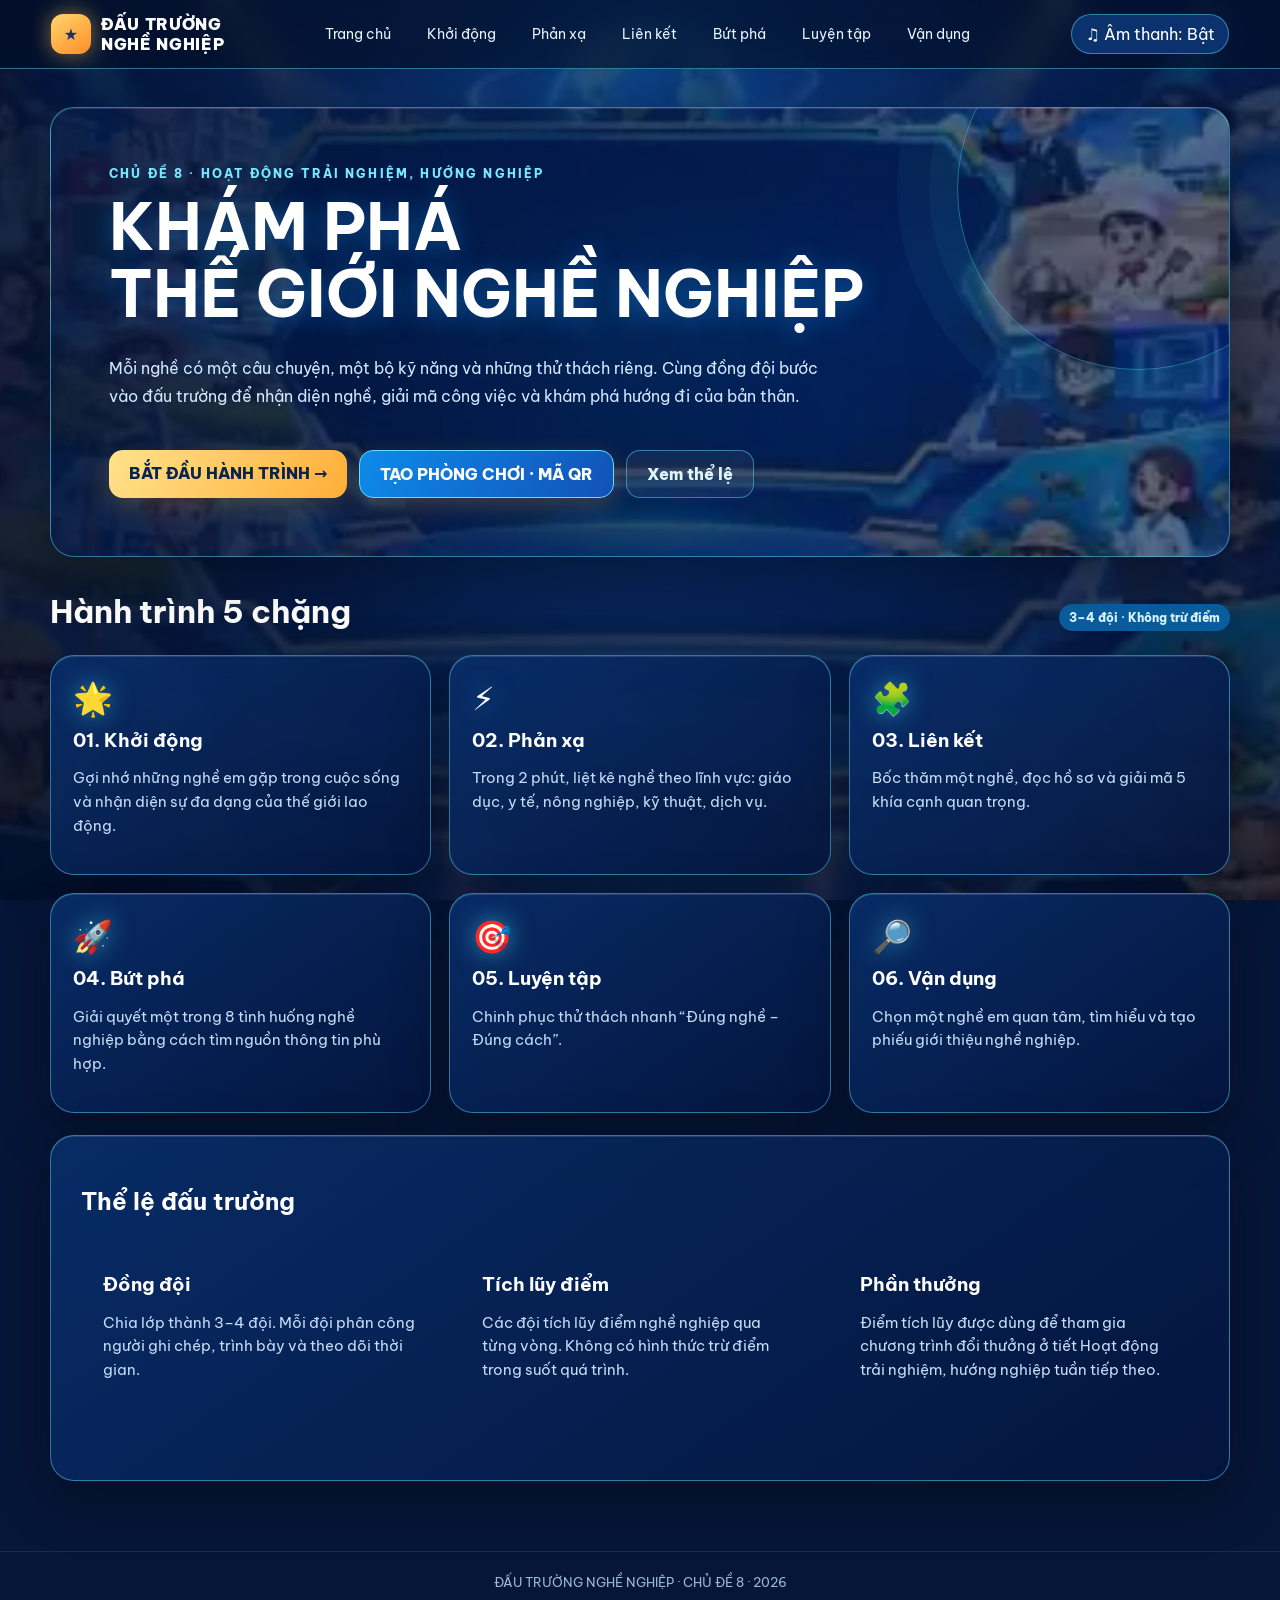
==== index.html @ 1aff3464 "Add QR team room entry point" ====
<!doctype html><html lang="vi"><head><meta charset="utf-8"><meta name="viewport" content="width=device-width,initial-scale=1"><meta name="theme-color" content="#061b48"><title>Trang chủ | Đấu trường nghề nghiệp</title><link rel="stylesheet" href="assets/css/shared.css"><link rel="stylesheet" href="assets/css/home.css"></head><body><div class="site-bg"></div><header class="topbar"><a class="brand" href="index.html"><span class="brand-mark">★</span><span>ĐẤU TRƯỜNG<br>NGHỀ NGHIỆP</span></a><nav class="nav"><a href="index.html">Trang chủ</a><a href="pages/khoi-dong.html">Khởi động</a><a href="pages/phan-xa.html">Phản xạ</a><a href="pages/lien-ket.html">Liên kết</a><a href="pages/but-pha.html">Bứt phá</a><a href="pages/luyen-tap.html">Luyện tập</a><a href="pages/van-dung.html">Vận dụng</a></nav><button class="sound-toggle" data-sound>♫ Âm thanh: Bật</button></header><main class="wrap"><section class="panel hero reveal"><span class="eyebrow">CHỦ ĐỀ 8 · HOẠT ĐỘNG TRẢI NGHIỆM, HƯỚNG NGHIỆP</span><h1 class="title">KHÁM PHÁ<br>THẾ GIỚI NGHỀ NGHIỆP</h1><p class="lead">Mỗi nghề có một câu chuyện, một bộ kỹ năng và những thử thách riêng. Cùng đồng đội bước vào đấu trường để nhận diện nghề, giải mã công việc và khám phá hướng đi của bản thân.</p><div class="actions"><a class="btn" href="pages/khoi-dong.html">BẮT ĐẦU HÀNH TRÌNH →</a><a class="btn secondary" href="room.html">TẠO PHÒNG CHƠI · MÃ QR</a><a class="btn ghost" href="#luat">Xem thể lệ</a></div></section><div class="section-head" id="luat"><h2>Hành trình 5 chặng</h2><span class="pill">3–4 đội · Không trừ điểm</span></div><section class="grid"><a class="panel card reveal" href="pages/khoi-dong.html"><div class="icon">🌟</div><h3>01. Khởi động</h3><p>Gợi nhớ những nghề em gặp trong cuộc sống và nhận diện sự đa dạng của thế giới lao động.</p></a><a class="panel card reveal delay1" href="pages/phan-xa.html"><div class="icon">⚡</div><h3>02. Phản xạ</h3><p>Trong 2 phút, liệt kê nghề theo lĩnh vực: giáo dục, y tế, nông nghiệp, kỹ thuật, dịch vụ.</p></a><a class="panel card reveal delay2" href="pages/lien-ket.html"><div class="icon">🧩</div><h3>03. Liên kết</h3><p>Bốc thăm một nghề, đọc hồ sơ và giải mã 5 khía cạnh quan trọng.</p></a><a class="panel card reveal" href="pages/but-pha.html"><div class="icon">🚀</div><h3>04. Bứt phá</h3><p>Giải quyết một trong 8 tình huống nghề nghiệp bằng cách tìm nguồn thông tin phù hợp.</p></a><a class="panel card reveal delay1" href="pages/luyen-tap.html"><div class="icon">🎯</div><h3>05. Luyện tập</h3><p>Chinh phục thử thách nhanh “Đúng nghề – Đúng cách”.</p></a><a class="panel card reveal delay2" href="pages/van-dung.html"><div class="icon">🔎</div><h3>06. Vận dụng</h3><p>Chọn một nghề em quan tâm, tìm hiểu và tạo phiếu giới thiệu nghề nghiệp.</p></a></section><section class="panel content" style="margin-top:22px"><h2>Thể lệ đấu trường</h2><div class="grid"><div class="card"><h3>Đồng đội</h3><p>Chia lớp thành 3–4 đội. Mỗi đội phân công người ghi chép, trình bày và theo dõi thời gian.</p></div><div class="card"><h3>Tích lũy điểm</h3><p>Các đội tích lũy điểm nghề nghiệp qua từng vòng. Không có hình thức trừ điểm trong suốt quá trình.</p></div><div class="card"><h3>Phần thưởng</h3><p>Điểm tích lũy được dùng để tham gia chương trình đổi thưởng ở tiết Hoạt động trải nghiệm, hướng nghiệp tuần tiếp theo.</p></div></div></section></main><footer class="footer">ĐẤU TRƯỜNG NGHỀ NGHIỆP · CHỦ ĐỀ 8 · <span data-year></span></footer><script src="assets/js/shared.js"></script><script src="assets/js/home.js"></script></body></html>
---- assets/css/shared.css ----
@import url('https://fonts.googleapis.com/css2?family=Be+Vietnam+Pro:wght@400;500;600;700;800;900&display=swap');
:root{--navy:#061b48;--blue:#087cf0;--cyan:#27dcff;--gold:#ffd36a;--ink:#10264d;--glass:rgba(4,25,69,.82);--line:rgba(93,218,255,.48)}*{box-sizing:border-box}html{scroll-behavior:smooth}body{margin:0;font-family:'Be Vietnam Pro',system-ui,sans-serif;color:#fff;background:#061638;min-height:100vh}a{color:inherit;text-decoration:none}button,input,textarea,select{font:inherit}.site-bg{position:fixed;inset:0;z-index:-2;background:radial-gradient(ellipse at 50% 20%,#1252a4 0,#071c49 52%,#030d25 100%)}.site-bg:after{content:'';position:absolute;inset:0;background:linear-gradient(90deg,rgba(3,12,35,.76),rgba(3,16,48,.48)),url('../images/hero.webp') center/cover;opacity:.38}.topbar{display:flex;align-items:center;justify-content:space-between;gap:16px;padding:14px clamp(16px,4vw,56px);position:relative;z-index:5;background:rgba(2,13,38,.62);border-bottom:1px solid var(--line);backdrop-filter:blur(14px)}.brand{font-weight:900;letter-spacing:.04em;display:flex;align-items:center;gap:10px}.brand-mark{width:40px;height:40px;border-radius:12px;display:grid;place-items:center;background:linear-gradient(145deg,#ffd76e,#ff8c27);color:#17316a;box-shadow:0 0 22px #ffbd4d88}.nav{display:flex;flex-wrap:wrap;gap:8px}.nav a,.nav button{border:1px solid transparent;background:transparent;color:#e7f5ff;padding:9px 13px;border-radius:999px;font-size:.86rem;cursor:pointer}.nav a:hover,.nav a.active,.nav button:hover{background:#0b69c9;border-color:#56dfff}.sound-toggle{border:1px solid var(--line);background:#0c326d;color:white;border-radius:999px;padding:9px 13px;cursor:pointer}.wrap{width:min(1180px,calc(100% - 32px));margin:0 auto;padding:38px 0 70px}.eyebrow{color:#78e8ff;text-transform:uppercase;letter-spacing:.18em;font-size:.75rem;font-weight:800}.title{font-size:clamp(2rem,5vw,4.5rem);line-height:1.05;margin:12px 0;color:#fff;text-shadow:0 4px 24px #1b9eff66}.lead{max-width:720px;color:#d3e9ff;line-height:1.7}.panel{background:linear-gradient(145deg,rgba(9,47,108,.88),rgba(4,21,61,.88));border:1px solid var(--line);border-radius:24px;box-shadow:0 18px 55px #0005,inset 0 1px #ffffff20;backdrop-filter:blur(12px)}.hero{position:relative;overflow:hidden;padding:clamp(24px,5vw,58px);min-height:420px;display:flex;flex-direction:column;justify-content:center;background:linear-gradient(90deg,rgba(3,20,59,.94),rgba(3,25,69,.72)),url('../images/hero.webp') center/cover}.hero:after{content:'';position:absolute;width:360px;height:360px;border:1px solid #4be2ff66;border-radius:50%;right:-90px;top:-100px;box-shadow:0 0 0 28px #4be2ff0c,0 0 0 60px #4be2ff0a;animation:orbit 18s linear infinite}.hero>*{position:relative;z-index:1}.actions{display:flex;gap:12px;flex-wrap:wrap;margin-top:24px}.btn{border:0;border-radius:14px;padding:13px 20px;font-weight:800;cursor:pointer;color:#07234f;background:linear-gradient(120deg,#ffe28b,#ffae38);box-shadow:0 8px 24px #ffb13a38;transition:.2s transform,.2s filter}.btn:hover{transform:translateY(-3px);filter:brightness(1.08)}.btn.secondary{color:#fff;background:linear-gradient(120deg,#0d8be9,#1351b7);border:1px solid #65ddff}.btn.ghost{color:#dff7ff;background:#ffffff0d;border:1px solid var(--line);box-shadow:none}.grid{display:grid;grid-template-columns:repeat(12,1fr);gap:18px;margin-top:24px}.card{grid-column:span 4;padding:22px;min-height:190px;transition:.25s transform,.25s border-color;position:relative;overflow:hidden}.card:hover{transform:translateY(-6px);border-color:#8df1ff}.card h3{margin:10px 0}.card p{color:#c6ddf7;line-height:1.6;font-size:.92rem}.card .icon{font-size:2rem}.section-head{display:flex;align-items:end;justify-content:space-between;gap:20px;margin:34px 0 12px}.section-head h2{margin:0;font-size:clamp(1.35rem,3vw,2rem)}.round-banner{padding:22px 26px;margin-bottom:22px;background:linear-gradient(100deg,rgba(5,24,67,.95),rgba(7,62,137,.82)),var(--banner) center/cover;border-radius:22px;border:1px solid var(--line)}.round-banner h1{margin:7px 0;font-size:clamp(2rem,4vw,3.4rem)}.content{padding:clamp(18px,3vw,30px)}.muted{color:#c7def8}.row{display:flex;gap:14px;align-items:center;flex-wrap:wrap}.teams{display:grid;grid-template-columns:repeat(4,1fr);gap:12px}.team{padding:15px;border-radius:16px;background:#061b49;border:1px solid #267cc4}.team input{width:100%;min-width:0;color:white;background:#0a2c66;border:1px solid #4c9bcf;border-radius:8px;padding:8px;margin:6px 0}.score{font-size:1.7rem;font-weight:900;color:var(--gold)}.timer{font-size:clamp(2.4rem,7vw,4rem);font-weight:900;color:var(--gold);font-variant-numeric:tabular-nums}.field{display:grid;gap:7px;margin:12px 0}.field label{font-size:.88rem;color:#bde7ff;font-weight:700}.field input,.field textarea,.field select{width:100%;border:1px solid #398bd1;background:#061b49;color:#fff;border-radius:12px;padding:12px;outline:none}.field textarea{min-height:100px;resize:vertical}.field input:focus,.field textarea:focus{border-color:#63e7ff;box-shadow:0 0 0 3px #36caff22}.question{padding:18px;border:1px solid var(--line);border-radius:16px;background:#071d4c;margin:14px 0}.option{display:block;padding:12px;margin:8px 0;border:1px solid #3478b9;border-radius:12px;cursor:pointer;background:#0a2c65}.option:has(input:checked){border-color:#ffe08b;background:#174d87}.feedback{padding:14px;border-radius:12px;margin-top:12px;display:none}.feedback.show{display:block}.correct{background:#0c633d}.wrong{background:#71342c}.progress{height:9px;border-radius:99px;background:#ffffff20;overflow:hidden}.progress span{display:block;height:100%;background:linear-gradient(90deg,#16cfff,#ffd46b);width:0;transition:width .3s}.footer{padding:22px;text-align:center;color:#9cbada;border-top:1px solid #ffffff18;font-size:.82rem}.hidden{display:none!important}.pill{display:inline-flex;padding:6px 10px;border-radius:999px;background:#0b5e9f;color:#d9f8ff;font-size:.75rem;font-weight:800}.reveal{animation:rise .7s both}.delay1{animation-delay:.12s}.delay2{animation-delay:.24s}.delay3{animation-delay:.36s}@keyframes rise{from{opacity:0;transform:translateY(22px)}to{opacity:1;transform:translateY(0)}}@keyframes orbit{to{transform:rotate(360deg)}}@media(max-width:850px){.card{grid-column:span 6}.teams{grid-template-columns:repeat(2,1fr)}.nav{display:none}.hero{min-height:360px}}@media(max-width:560px){.card{grid-column:span 12}.teams{grid-template-columns:repeat(2,minmax(0,1fr))}.wrap{width:min(100% - 22px,1180px);padding-top:22px}.topbar{padding:10px 12px}.brand{font-size:.88rem}.hero{min-height:390px}.team{padding:10px}.btn{padding:12px 15px}}
---- assets/css/home.css ----
.hero{background-image:linear-gradient(90deg,rgba(3,20,59,.92),rgba(3,25,69,.62)),url("../images/hero.webp")} .hero .title{max-width:780px}.card{min-height:210px}.card .icon{filter:drop-shadow(0 0 12px #47dfff88)}
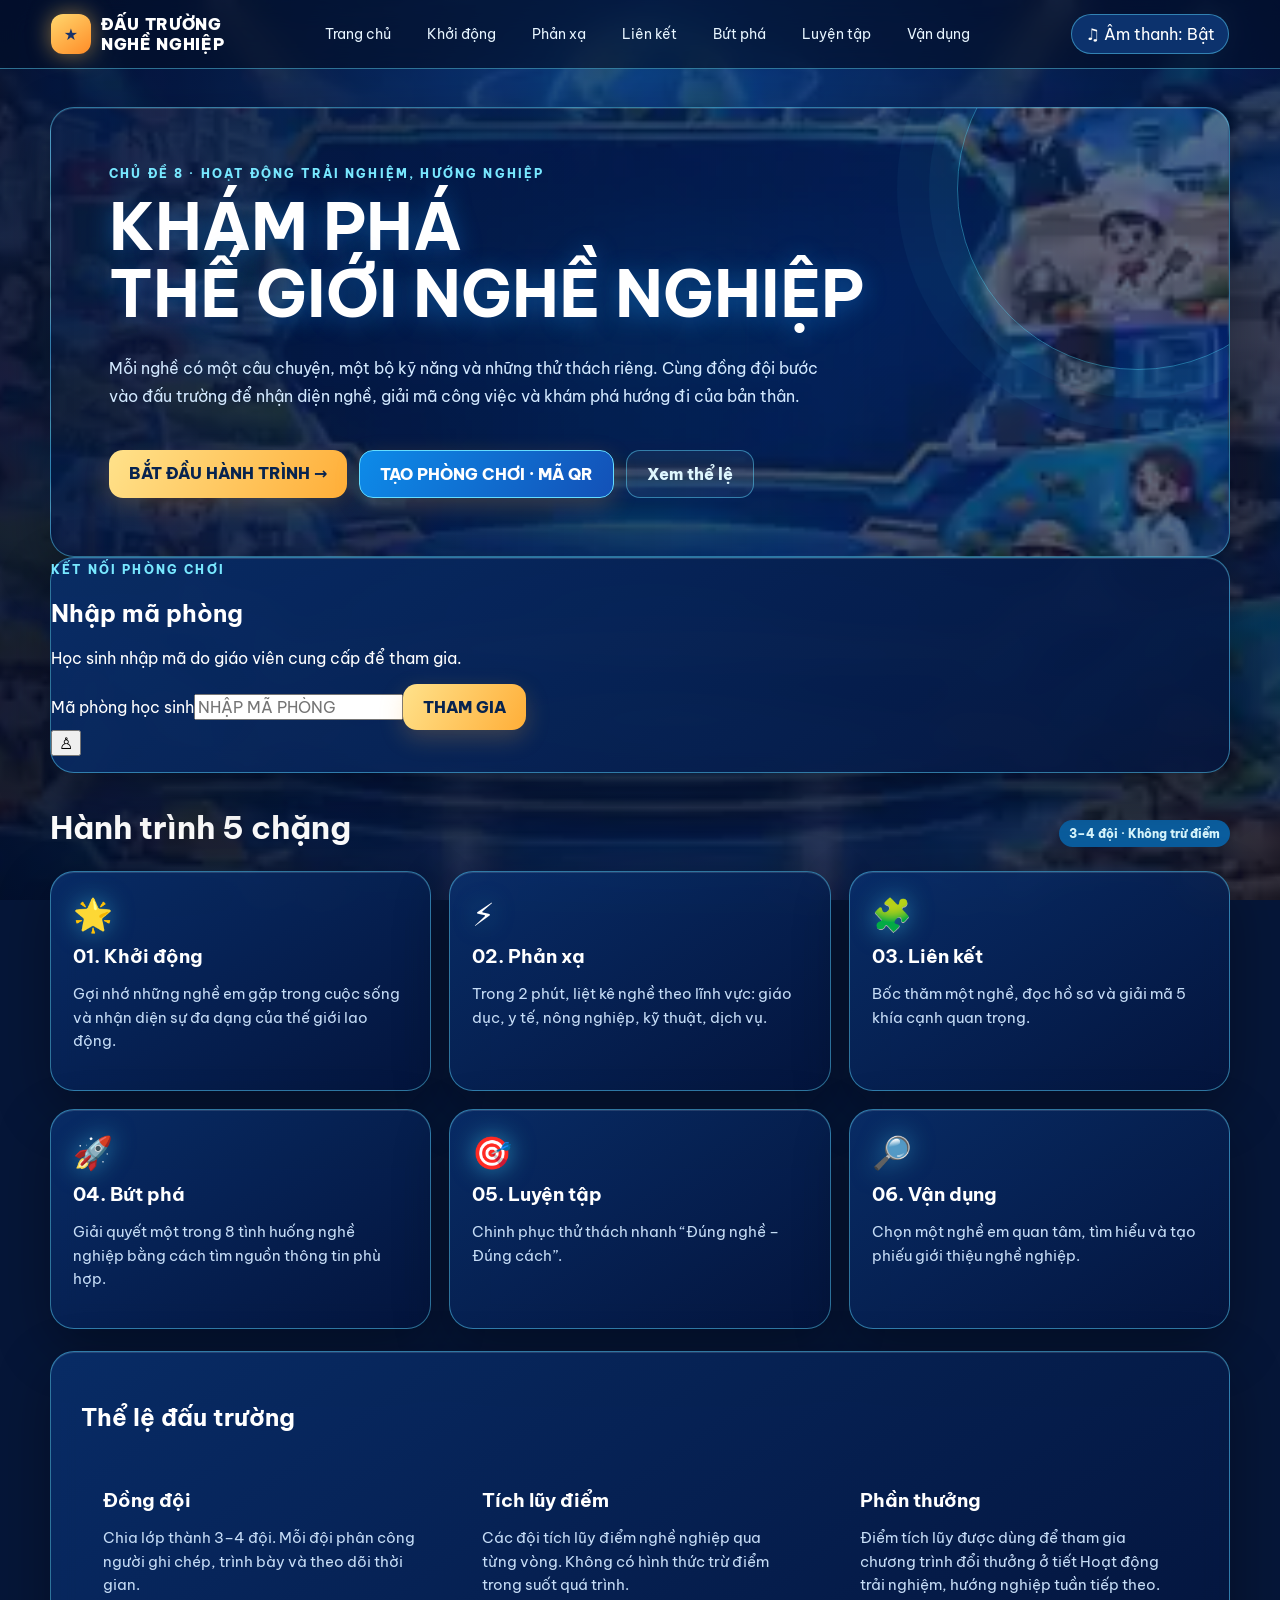
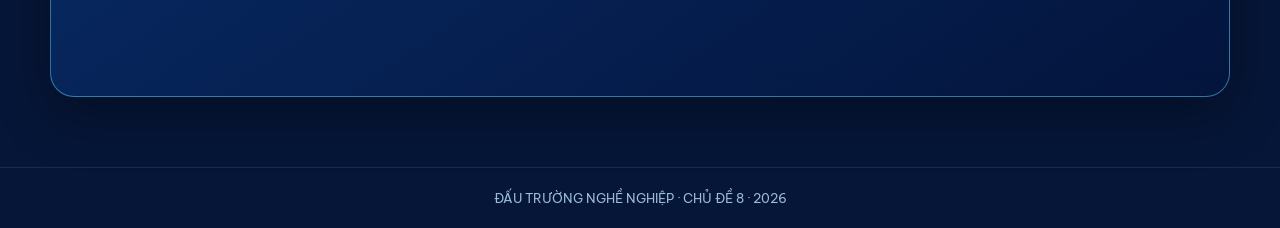
==== commit 28f2653f: "Add student/teacher room-code entry to homepage" ====
--- a/index.html
+++ b/index.html
@@ -1 +1 @@
-<!doctype html><html lang="vi"><head><meta charset="utf-8"><meta name="viewport" content="width=device-width,initial-scale=1"><meta name="theme-color" content="#061b48"><title>Trang chủ | Đấu trường nghề nghiệp</title><link rel="stylesheet" href="assets/css/shared.css"><link rel="stylesheet" href="assets/css/home.css"></head><body><div class="site-bg"></div><header class="topbar"><a class="brand" href="index.html"><span class="brand-mark">★</span><span>ĐẤU TRƯỜNG<br>NGHỀ NGHIỆP</span></a><nav class="nav"><a href="index.html">Trang chủ</a><a href="pages/khoi-dong.html">Khởi động</a><a href="pages/phan-xa.html">Phản xạ</a><a href="pages/lien-ket.html">Liên kết</a><a href="pages/but-pha.html">Bứt phá</a><a href="pages/luyen-tap.html">Luyện tập</a><a href="pages/van-dung.html">Vận dụng</a></nav><button class="sound-toggle" data-sound>♫ Âm thanh: Bật</button></header><main class="wrap"><section class="panel hero reveal"><span class="eyebrow">CHỦ ĐỀ 8 · HOẠT ĐỘNG TRẢI NGHIỆM, HƯỚNG NGHIỆP</span><h1 class="title">KHÁM PHÁ<br>THẾ GIỚI NGHỀ NGHIỆP</h1><p class="lead">Mỗi nghề có một câu chuyện, một bộ kỹ năng và những thử thách riêng. Cùng đồng đội bước vào đấu trường để nhận diện nghề, giải mã công việc và khám phá hướng đi của bản thân.</p><div class="actions"><a class="btn" href="pages/khoi-dong.html">BẮT ĐẦU HÀNH TRÌNH →</a><a class="btn secondary" href="room.html">TẠO PHÒNG CHƠI · MÃ QR</a><a class="btn ghost" href="#luat">Xem thể lệ</a></div></section><div class="section-head" id="luat"><h2>Hành trình 5 chặng</h2><span class="pill">3–4 đội · Không trừ điểm</span></div><section class="grid"><a class="panel card reveal" href="pages/khoi-dong.html"><div class="icon">🌟</div><h3>01. Khởi động</h3><p>Gợi nhớ những nghề em gặp trong cuộc sống và nhận diện sự đa dạng của thế giới lao động.</p></a><a class="panel card reveal delay1" href="pages/phan-xa.html"><div class="icon">⚡</div><h3>02. Phản xạ</h3><p>Trong 2 phút, liệt kê nghề theo lĩnh vực: giáo dục, y tế, nông nghiệp, kỹ thuật, dịch vụ.</p></a><a class="panel card reveal delay2" href="pages/lien-ket.html"><div class="icon">🧩</div><h3>03. Liên kết</h3><p>Bốc thăm một nghề, đọc hồ sơ và giải mã 5 khía cạnh quan trọng.</p></a><a class="panel card reveal" href="pages/but-pha.html"><div class="icon">🚀</div><h3>04. Bứt phá</h3><p>Giải quyết một trong 8 tình huống nghề nghiệp bằng cách tìm nguồn thông tin phù hợp.</p></a><a class="panel card reveal delay1" href="pages/luyen-tap.html"><div class="icon">🎯</div><h3>05. Luyện tập</h3><p>Chinh phục thử thách nhanh “Đúng nghề – Đúng cách”.</p></a><a class="panel card reveal delay2" href="pages/van-dung.html"><div class="icon">🔎</div><h3>06. Vận dụng</h3><p>Chọn một nghề em quan tâm, tìm hiểu và tạo phiếu giới thiệu nghề nghiệp.</p></a></section><section class="panel content" style="margin-top:22px"><h2>Thể lệ đấu trường</h2><div class="grid"><div class="card"><h3>Đồng đội</h3><p>Chia lớp thành 3–4 đội. Mỗi đội phân công người ghi chép, trình bày và theo dõi thời gian.</p></div><div class="card"><h3>Tích lũy điểm</h3><p>Các đội tích lũy điểm nghề nghiệp qua từng vòng. Không có hình thức trừ điểm trong suốt quá trình.</p></div><div class="card"><h3>Phần thưởng</h3><p>Điểm tích lũy được dùng để tham gia chương trình đổi thưởng ở tiết Hoạt động trải nghiệm, hướng nghiệp tuần tiếp theo.</p></div></div></section></main><footer class="footer">ĐẤU TRƯỜNG NGHỀ NGHIỆP · CHỦ ĐỀ 8 · <span data-year></span></footer><script src="assets/js/shared.js"></script><script src="assets/js/home.js"></script></body></html>+<!doctype html><html lang="vi"><head><meta charset="utf-8"><meta name="viewport" content="width=device-width,initial-scale=1"><meta name="theme-color" content="#061b48"><title>Trang chủ | Đấu trường nghề nghiệp</title><link rel="stylesheet" href="assets/css/shared.css"><link rel="stylesheet" href="assets/css/home.css"></head><body><div class="site-bg"></div><header class="topbar"><a class="brand" href="index.html"><span class="brand-mark">★</span><span>ĐẤU TRƯỜNG<br>NGHỀ NGHIỆP</span></a><nav class="nav"><a href="index.html">Trang chủ</a><a href="pages/khoi-dong.html">Khởi động</a><a href="pages/phan-xa.html">Phản xạ</a><a href="pages/lien-ket.html">Liên kết</a><a href="pages/but-pha.html">Bứt phá</a><a href="pages/luyen-tap.html">Luyện tập</a><a href="pages/van-dung.html">Vận dụng</a></nav><button class="sound-toggle" data-sound>♫ Âm thanh: Bật</button></header><main class="wrap"><section class="panel hero reveal"><span class="eyebrow">CHỦ ĐỀ 8 · HOẠT ĐỘNG TRẢI NGHIỆM, HƯỚNG NGHIỆP</span><h1 class="title">KHÁM PHÁ<br>THẾ GIỚI NGHỀ NGHIỆP</h1><p class="lead">Mỗi nghề có một câu chuyện, một bộ kỹ năng và những thử thách riêng. Cùng đồng đội bước vào đấu trường để nhận diện nghề, giải mã công việc và khám phá hướng đi của bản thân.</p><div class="actions"><a class="btn" href="pages/khoi-dong.html">BẮT ĐẦU HÀNH TRÌNH →</a><a class="btn secondary" href="room.html">TẠO PHÒNG CHƠI · MÃ QR</a><a class="btn ghost" href="#luat">Xem thể lệ</a></div></section><section class="room-entry panel" aria-label="Tham gia phòng chơi"><div class="room-entry-main"><div class="room-entry-copy"><span class="eyebrow">KẾT NỐI PHÒNG CHƠI</span><h2>Nhập mã phòng</h2><p>Học sinh nhập mã do giáo viên cung cấp để tham gia.</p></div><form id="studentRoomForm" class="room-code-form"><label class="sr-only" for="studentRoomCode">Mã phòng học sinh</label><input id="studentRoomCode" name="roomCode" maxlength="8" autocomplete="off" autocapitalize="characters" placeholder="NHẬP MÃ PHÒNG" required><button class="btn" type="submit">THAM GIA</button></form><button id="teacherEntryToggle" class="teacher-entry-icon" type="button" aria-label="Mở đăng nhập giáo viên" aria-expanded="false" title="Dành cho giáo viên">♙</button></div><form id="teacherRoomForm" class="teacher-room-form hidden"><div><strong>Truy cập dành cho giáo viên</strong><p>Nhập mã giáo viên riêng do hệ thống cấp khi mở phòng trên laptop.</p></div><label class="sr-only" for="teacherRoomCode">Mã truy cập giáo viên</label><input id="teacherRoomCode" maxlength="8" autocomplete="off" autocapitalize="characters" placeholder="MÃ GIÁO VIÊN" required><button class="btn secondary" type="submit">VÀO BẢNG ĐIỀU KHIỂN</button></form><p id="roomEntryMessage" class="room-entry-message" aria-live="polite"></p></section><div class="section-head" id="luat"><h2>Hành trình 5 chặng</h2><span class="pill">3–4 đội · Không trừ điểm</span></div><section class="grid"><a class="panel card reveal" href="pages/khoi-dong.html"><div class="icon">🌟</div><h3>01. Khởi động</h3><p>Gợi nhớ những nghề em gặp trong cuộc sống và nhận diện sự đa dạng của thế giới lao động.</p></a><a class="panel card reveal delay1" href="pages/phan-xa.html"><div class="icon">⚡</div><h3>02. Phản xạ</h3><p>Trong 2 phút, liệt kê nghề theo lĩnh vực: giáo dục, y tế, nông nghiệp, kỹ thuật, dịch vụ.</p></a><a class="panel card reveal delay2" href="pages/lien-ket.html"><div class="icon">🧩</div><h3>03. Liên kết</h3><p>Bốc thăm một nghề, đọc hồ sơ và giải mã 5 khía cạnh quan trọng.</p></a><a class="panel card reveal" href="pages/but-pha.html"><div class="icon">🚀</div><h3>04. Bứt phá</h3><p>Giải quyết một trong 8 tình huống nghề nghiệp bằng cách tìm nguồn thông tin phù hợp.</p></a><a class="panel card reveal delay1" href="pages/luyen-tap.html"><div class="icon">🎯</div><h3>05. Luyện tập</h3><p>Chinh phục thử thách nhanh “Đúng nghề – Đúng cách”.</p></a><a class="panel card reveal delay2" href="pages/van-dung.html"><div class="icon">🔎</div><h3>06. Vận dụng</h3><p>Chọn một nghề em quan tâm, tìm hiểu và tạo phiếu giới thiệu nghề nghiệp.</p></a></section><section class="panel content" style="margin-top:22px"><h2>Thể lệ đấu trường</h2><div class="grid"><div class="card"><h3>Đồng đội</h3><p>Chia lớp thành 3–4 đội. Mỗi đội phân công người ghi chép, trình bày và theo dõi thời gian.</p></div><div class="card"><h3>Tích lũy điểm</h3><p>Các đội tích lũy điểm nghề nghiệp qua từng vòng. Không có hình thức trừ điểm trong suốt quá trình.</p></div><div class="card"><h3>Phần thưởng</h3><p>Điểm tích lũy được dùng để tham gia chương trình đổi thưởng ở tiết Hoạt động trải nghiệm, hướng nghiệp tuần tiếp theo.</p></div></div></section></main><footer class="footer">ĐẤU TRƯỜNG NGHỀ NGHIỆP · CHỦ ĐỀ 8 · <span data-year></span></footer><script src="assets/js/shared.js"></script><script src="assets/js/home.js"></script></body></html>
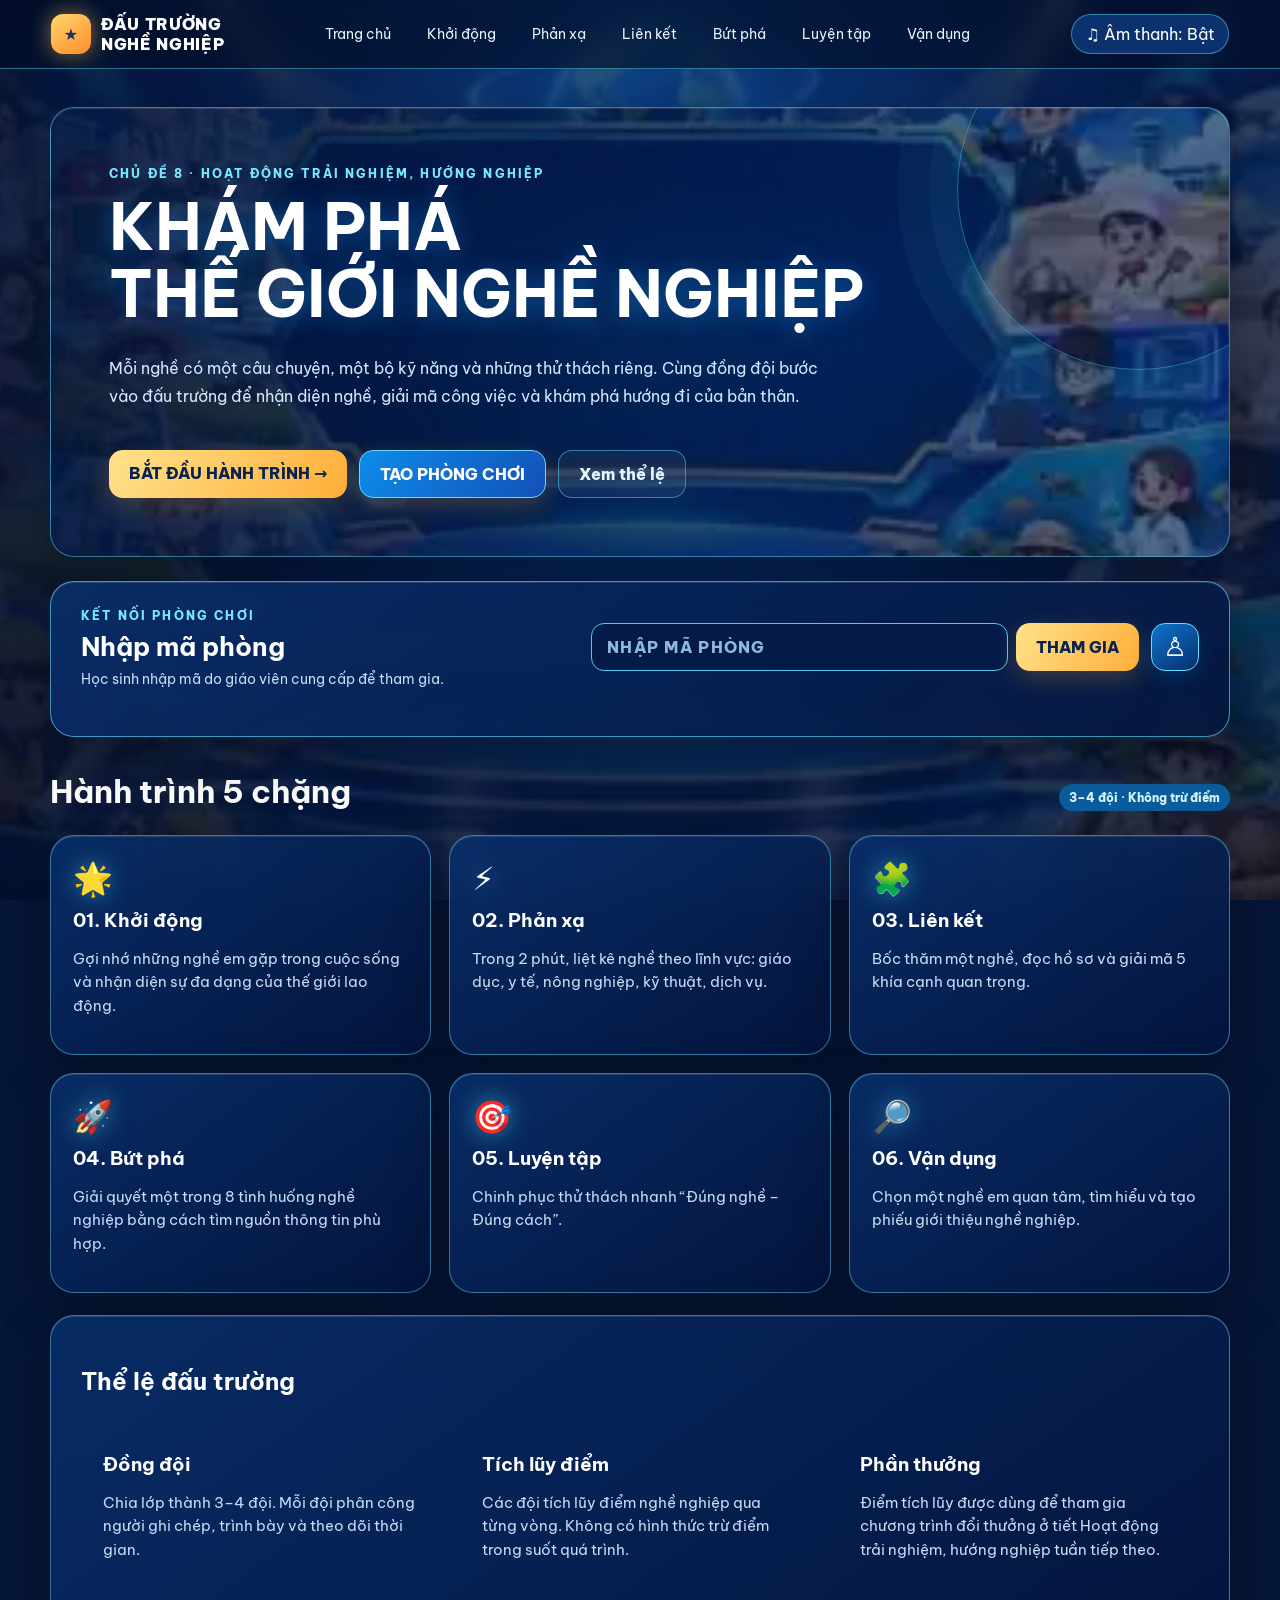
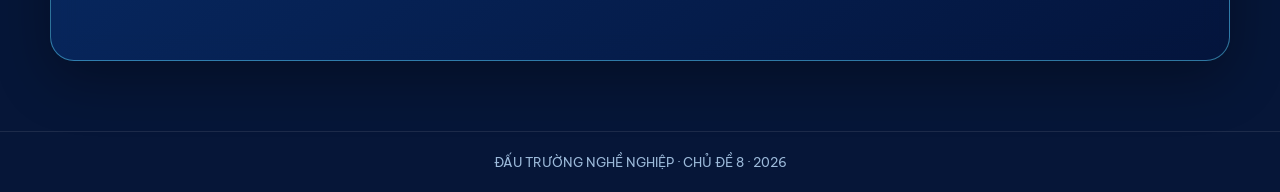
==== commit 55bd3c53: "Remove QR wording from homepage room link" ====
--- a/index.html
+++ b/index.html
@@ -1 +1 @@
-<!doctype html><html lang="vi"><head><meta charset="utf-8"><meta name="viewport" content="width=device-width,initial-scale=1"><meta name="theme-color" content="#061b48"><title>Trang chủ | Đấu trường nghề nghiệp</title><link rel="stylesheet" href="assets/css/shared.css"><link rel="stylesheet" href="assets/css/home.css"></head><body><div class="site-bg"></div><header class="topbar"><a class="brand" href="index.html"><span class="brand-mark">★</span><span>ĐẤU TRƯỜNG<br>NGHỀ NGHIỆP</span></a><nav class="nav"><a href="index.html">Trang chủ</a><a href="pages/khoi-dong.html">Khởi động</a><a href="pages/phan-xa.html">Phản xạ</a><a href="pages/lien-ket.html">Liên kết</a><a href="pages/but-pha.html">Bứt phá</a><a href="pages/luyen-tap.html">Luyện tập</a><a href="pages/van-dung.html">Vận dụng</a></nav><button class="sound-toggle" data-sound>♫ Âm thanh: Bật</button></header><main class="wrap"><section class="panel hero reveal"><span class="eyebrow">CHỦ ĐỀ 8 · HOẠT ĐỘNG TRẢI NGHIỆM, HƯỚNG NGHIỆP</span><h1 class="title">KHÁM PHÁ<br>THẾ GIỚI NGHỀ NGHIỆP</h1><p class="lead">Mỗi nghề có một câu chuyện, một bộ kỹ năng và những thử thách riêng. Cùng đồng đội bước vào đấu trường để nhận diện nghề, giải mã công việc và khám phá hướng đi của bản thân.</p><div class="actions"><a class="btn" href="pages/khoi-dong.html">BẮT ĐẦU HÀNH TRÌNH →</a><a class="btn secondary" href="room.html">TẠO PHÒNG CHƠI · MÃ QR</a><a class="btn ghost" href="#luat">Xem thể lệ</a></div></section><section class="room-entry panel" aria-label="Tham gia phòng chơi"><div class="room-entry-main"><div class="room-entry-copy"><span class="eyebrow">KẾT NỐI PHÒNG CHƠI</span><h2>Nhập mã phòng</h2><p>Học sinh nhập mã do giáo viên cung cấp để tham gia.</p></div><form id="studentRoomForm" class="room-code-form"><label class="sr-only" for="studentRoomCode">Mã phòng học sinh</label><input id="studentRoomCode" name="roomCode" maxlength="8" autocomplete="off" autocapitalize="characters" placeholder="NHẬP MÃ PHÒNG" required><button class="btn" type="submit">THAM GIA</button></form><button id="teacherEntryToggle" class="teacher-entry-icon" type="button" aria-label="Mở đăng nhập giáo viên" aria-expanded="false" title="Dành cho giáo viên">♙</button></div><form id="teacherRoomForm" class="teacher-room-form hidden"><div><strong>Truy cập dành cho giáo viên</strong><p>Nhập mã giáo viên riêng do hệ thống cấp khi mở phòng trên laptop.</p></div><label class="sr-only" for="teacherRoomCode">Mã truy cập giáo viên</label><input id="teacherRoomCode" maxlength="8" autocomplete="off" autocapitalize="characters" placeholder="MÃ GIÁO VIÊN" required><button class="btn secondary" type="submit">VÀO BẢNG ĐIỀU KHIỂN</button></form><p id="roomEntryMessage" class="room-entry-message" aria-live="polite"></p></section><div class="section-head" id="luat"><h2>Hành trình 5 chặng</h2><span class="pill">3–4 đội · Không trừ điểm</span></div><section class="grid"><a class="panel card reveal" href="pages/khoi-dong.html"><div class="icon">🌟</div><h3>01. Khởi động</h3><p>Gợi nhớ những nghề em gặp trong cuộc sống và nhận diện sự đa dạng của thế giới lao động.</p></a><a class="panel card reveal delay1" href="pages/phan-xa.html"><div class="icon">⚡</div><h3>02. Phản xạ</h3><p>Trong 2 phút, liệt kê nghề theo lĩnh vực: giáo dục, y tế, nông nghiệp, kỹ thuật, dịch vụ.</p></a><a class="panel card reveal delay2" href="pages/lien-ket.html"><div class="icon">🧩</div><h3>03. Liên kết</h3><p>Bốc thăm một nghề, đọc hồ sơ và giải mã 5 khía cạnh quan trọng.</p></a><a class="panel card reveal" href="pages/but-pha.html"><div class="icon">🚀</div><h3>04. Bứt phá</h3><p>Giải quyết một trong 8 tình huống nghề nghiệp bằng cách tìm nguồn thông tin phù hợp.</p></a><a class="panel card reveal delay1" href="pages/luyen-tap.html"><div class="icon">🎯</div><h3>05. Luyện tập</h3><p>Chinh phục thử thách nhanh “Đúng nghề – Đúng cách”.</p></a><a class="panel card reveal delay2" href="pages/van-dung.html"><div class="icon">🔎</div><h3>06. Vận dụng</h3><p>Chọn một nghề em quan tâm, tìm hiểu và tạo phiếu giới thiệu nghề nghiệp.</p></a></section><section class="panel content" style="margin-top:22px"><h2>Thể lệ đấu trường</h2><div class="grid"><div class="card"><h3>Đồng đội</h3><p>Chia lớp thành 3–4 đội. Mỗi đội phân công người ghi chép, trình bày và theo dõi thời gian.</p></div><div class="card"><h3>Tích lũy điểm</h3><p>Các đội tích lũy điểm nghề nghiệp qua từng vòng. Không có hình thức trừ điểm trong suốt quá trình.</p></div><div class="card"><h3>Phần thưởng</h3><p>Điểm tích lũy được dùng để tham gia chương trình đổi thưởng ở tiết Hoạt động trải nghiệm, hướng nghiệp tuần tiếp theo.</p></div></div></section></main><footer class="footer">ĐẤU TRƯỜNG NGHỀ NGHIỆP · CHỦ ĐỀ 8 · <span data-year></span></footer><script src="assets/js/shared.js"></script><script src="assets/js/home.js"></script></body></html>+<!doctype html><html lang="vi"><head><meta charset="utf-8"><meta name="viewport" content="width=device-width,initial-scale=1"><meta name="theme-color" content="#061b48"><title>Trang chủ | Đấu trường nghề nghiệp</title><link rel="stylesheet" href="assets/css/shared.css"><link rel="stylesheet" href="assets/css/home.css"></head><body><div class="site-bg"></div><header class="topbar"><a class="brand" href="index.html"><span class="brand-mark">★</span><span>ĐẤU TRƯỜNG<br>NGHỀ NGHIỆP</span></a><nav class="nav"><a href="index.html">Trang chủ</a><a href="pages/khoi-dong.html">Khởi động</a><a href="pages/phan-xa.html">Phản xạ</a><a href="pages/lien-ket.html">Liên kết</a><a href="pages/but-pha.html">Bứt phá</a><a href="pages/luyen-tap.html">Luyện tập</a><a href="pages/van-dung.html">Vận dụng</a></nav><button class="sound-toggle" data-sound>♫ Âm thanh: Bật</button></header><main class="wrap"><section class="panel hero reveal"><span class="eyebrow">CHỦ ĐỀ 8 · HOẠT ĐỘNG TRẢI NGHIỆM, HƯỚNG NGHIỆP</span><h1 class="title">KHÁM PHÁ<br>THẾ GIỚI NGHỀ NGHIỆP</h1><p class="lead">Mỗi nghề có một câu chuyện, một bộ kỹ năng và những thử thách riêng. Cùng đồng đội bước vào đấu trường để nhận diện nghề, giải mã công việc và khám phá hướng đi của bản thân.</p><div class="actions"><a class="btn" href="pages/khoi-dong.html">BẮT ĐẦU HÀNH TRÌNH →</a><a class="btn secondary" href="room.html">TẠO PHÒNG CHƠI</a><a class="btn ghost" href="#luat">Xem thể lệ</a></div></section><section class="room-entry panel" aria-label="Tham gia phòng chơi"><div class="room-entry-main"><div class="room-entry-copy"><span class="eyebrow">KẾT NỐI PHÒNG CHƠI</span><h2>Nhập mã phòng</h2><p>Học sinh nhập mã do giáo viên cung cấp để tham gia.</p></div><form id="studentRoomForm" class="room-code-form"><label class="sr-only" for="studentRoomCode">Mã phòng học sinh</label><input id="studentRoomCode" name="roomCode" maxlength="8" autocomplete="off" autocapitalize="characters" placeholder="NHẬP MÃ PHÒNG" required><button class="btn" type="submit">THAM GIA</button></form><button id="teacherEntryToggle" class="teacher-entry-icon" type="button" aria-label="Mở đăng nhập giáo viên" aria-expanded="false" title="Dành cho giáo viên">♙</button></div><form id="teacherRoomForm" class="teacher-room-form hidden"><div><strong>Truy cập dành cho giáo viên</strong><p>Nhập mã giáo viên riêng do hệ thống cấp khi mở phòng trên laptop.</p></div><label class="sr-only" for="teacherRoomCode">Mã truy cập giáo viên</label><input id="teacherRoomCode" maxlength="8" autocomplete="off" autocapitalize="characters" placeholder="MÃ GIÁO VIÊN" required><button class="btn secondary" type="submit">VÀO BẢNG ĐIỀU KHIỂN</button></form><p id="roomEntryMessage" class="room-entry-message" aria-live="polite"></p></section><div class="section-head" id="luat"><h2>Hành trình 5 chặng</h2><span class="pill">3–4 đội · Không trừ điểm</span></div><section class="grid"><a class="panel card reveal" href="pages/khoi-dong.html"><div class="icon">🌟</div><h3>01. Khởi động</h3><p>Gợi nhớ những nghề em gặp trong cuộc sống và nhận diện sự đa dạng của thế giới lao động.</p></a><a class="panel card reveal delay1" href="pages/phan-xa.html"><div class="icon">⚡</div><h3>02. Phản xạ</h3><p>Trong 2 phút, liệt kê nghề theo lĩnh vực: giáo dục, y tế, nông nghiệp, kỹ thuật, dịch vụ.</p></a><a class="panel card reveal delay2" href="pages/lien-ket.html"><div class="icon">🧩</div><h3>03. Liên kết</h3><p>Bốc thăm một nghề, đọc hồ sơ và giải mã 5 khía cạnh quan trọng.</p></a><a class="panel card reveal" href="pages/but-pha.html"><div class="icon">🚀</div><h3>04. Bứt phá</h3><p>Giải quyết một trong 8 tình huống nghề nghiệp bằng cách tìm nguồn thông tin phù hợp.</p></a><a class="panel card reveal delay1" href="pages/luyen-tap.html"><div class="icon">🎯</div><h3>05. Luyện tập</h3><p>Chinh phục thử thách nhanh “Đúng nghề – Đúng cách”.</p></a><a class="panel card reveal delay2" href="pages/van-dung.html"><div class="icon">🔎</div><h3>06. Vận dụng</h3><p>Chọn một nghề em quan tâm, tìm hiểu và tạo phiếu giới thiệu nghề nghiệp.</p></a></section><section class="panel content" style="margin-top:22px"><h2>Thể lệ đấu trường</h2><div class="grid"><div class="card"><h3>Đồng đội</h3><p>Chia lớp thành 3–4 đội. Mỗi đội phân công người ghi chép, trình bày và theo dõi thời gian.</p></div><div class="card"><h3>Tích lũy điểm</h3><p>Các đội tích lũy điểm nghề nghiệp qua từng vòng. Không có hình thức trừ điểm trong suốt quá trình.</p></div><div class="card"><h3>Phần thưởng</h3><p>Điểm tích lũy được dùng để tham gia chương trình đổi thưởng ở tiết Hoạt động trải nghiệm, hướng nghiệp tuần tiếp theo.</p></div></div></section></main><footer class="footer">ĐẤU TRƯỜNG NGHỀ NGHIỆP · CHỦ ĐỀ 8 · <span data-year></span></footer><script src="assets/js/shared.js"></script><script src="assets/js/home.js"></script></body></html>
--- a/assets/css/home.css
+++ b/assets/css/home.css
@@ -1 +1,19 @@
-.hero{background-image:linear-gradient(90deg,rgba(3,20,59,.92),rgba(3,25,69,.62)),url("../images/hero.webp")} .hero .title{max-width:780px}.card{min-height:210px}.card .icon{filter:drop-shadow(0 0 12px #47dfff88)}+.hero{background-image:linear-gradient(90deg,rgba(3,20,59,.92),rgba(3,25,69,.62)),url("../images/hero.webp")} .hero .title{max-width:780px}.card{min-height:210px}.card .icon{filter:drop-shadow(0 0 12px #47dfff88)}
+.room-entry{margin:24px 0 32px;padding:22px clamp(16px,3vw,30px);border-color:rgba(91,224,255,.62)}
+.room-entry-main{display:flex;align-items:center;gap:12px}
+.room-entry-copy{flex:1;min-width:190px}
+.room-entry-copy h2{margin:6px 0;font-size:clamp(1.2rem,2.5vw,1.65rem)}
+.room-entry-copy p,.teacher-room-form p{margin:5px 0 0;color:#c6ddf7;font-size:.88rem;line-height:1.5}
+.room-code-form{display:flex;gap:8px;flex:1.1;max-width:560px}
+.room-code-form input,.teacher-room-form input{min-width:0;flex:1;border:1px solid #55c8f5;background:#041b49;color:#fff;border-radius:13px;padding:13px 15px;font-weight:800;letter-spacing:.12em;text-transform:uppercase;outline:none}
+.room-code-form input:focus,.teacher-room-form input:focus{border-color:#ffe08b;box-shadow:0 0 0 3px #36caff25}
+.room-code-form input::placeholder,.teacher-room-form input::placeholder{color:#8fb8dd;letter-spacing:.08em}
+.teacher-entry-icon{flex:0 0 48px;width:48px;height:48px;border:1px solid #64ddff;border-radius:14px;background:linear-gradient(145deg,#0e75ca,#082e70);color:#fff;font-size:1.65rem;cursor:pointer;box-shadow:0 7px 20px #007bd533}
+.teacher-entry-icon:hover,.teacher-entry-icon[aria-expanded="true"]{background:linear-gradient(145deg,#ffdc82,#ffad38);color:#09254d;border-color:#ffe5a0}
+.teacher-room-form{display:flex;align-items:center;gap:12px;margin-top:16px;padding-top:16px;border-top:1px solid #ffffff20}
+.teacher-room-form>div{flex:1}
+.teacher-room-form strong{font-size:.95rem}
+.teacher-room-form input{max-width:220px}
+.room-entry-message{min-height:1.2em;margin:8px 0 0;color:#ffe08b;font-size:.84rem}
+.sr-only{position:absolute;width:1px;height:1px;padding:0;margin:-1px;overflow:hidden;clip:rect(0,0,0,0);white-space:nowrap;border:0}
+@media(max-width:760px){.room-entry-main{display:grid;grid-template-columns:minmax(0,1fr) 48px}.room-entry-copy{grid-column:1/-1}.room-code-form{width:100%;max-width:none}.teacher-entry-icon{grid-column:2;grid-row:2}.teacher-room-form{display:grid;grid-template-columns:1fr}.teacher-room-form input{max-width:none;width:100%}}
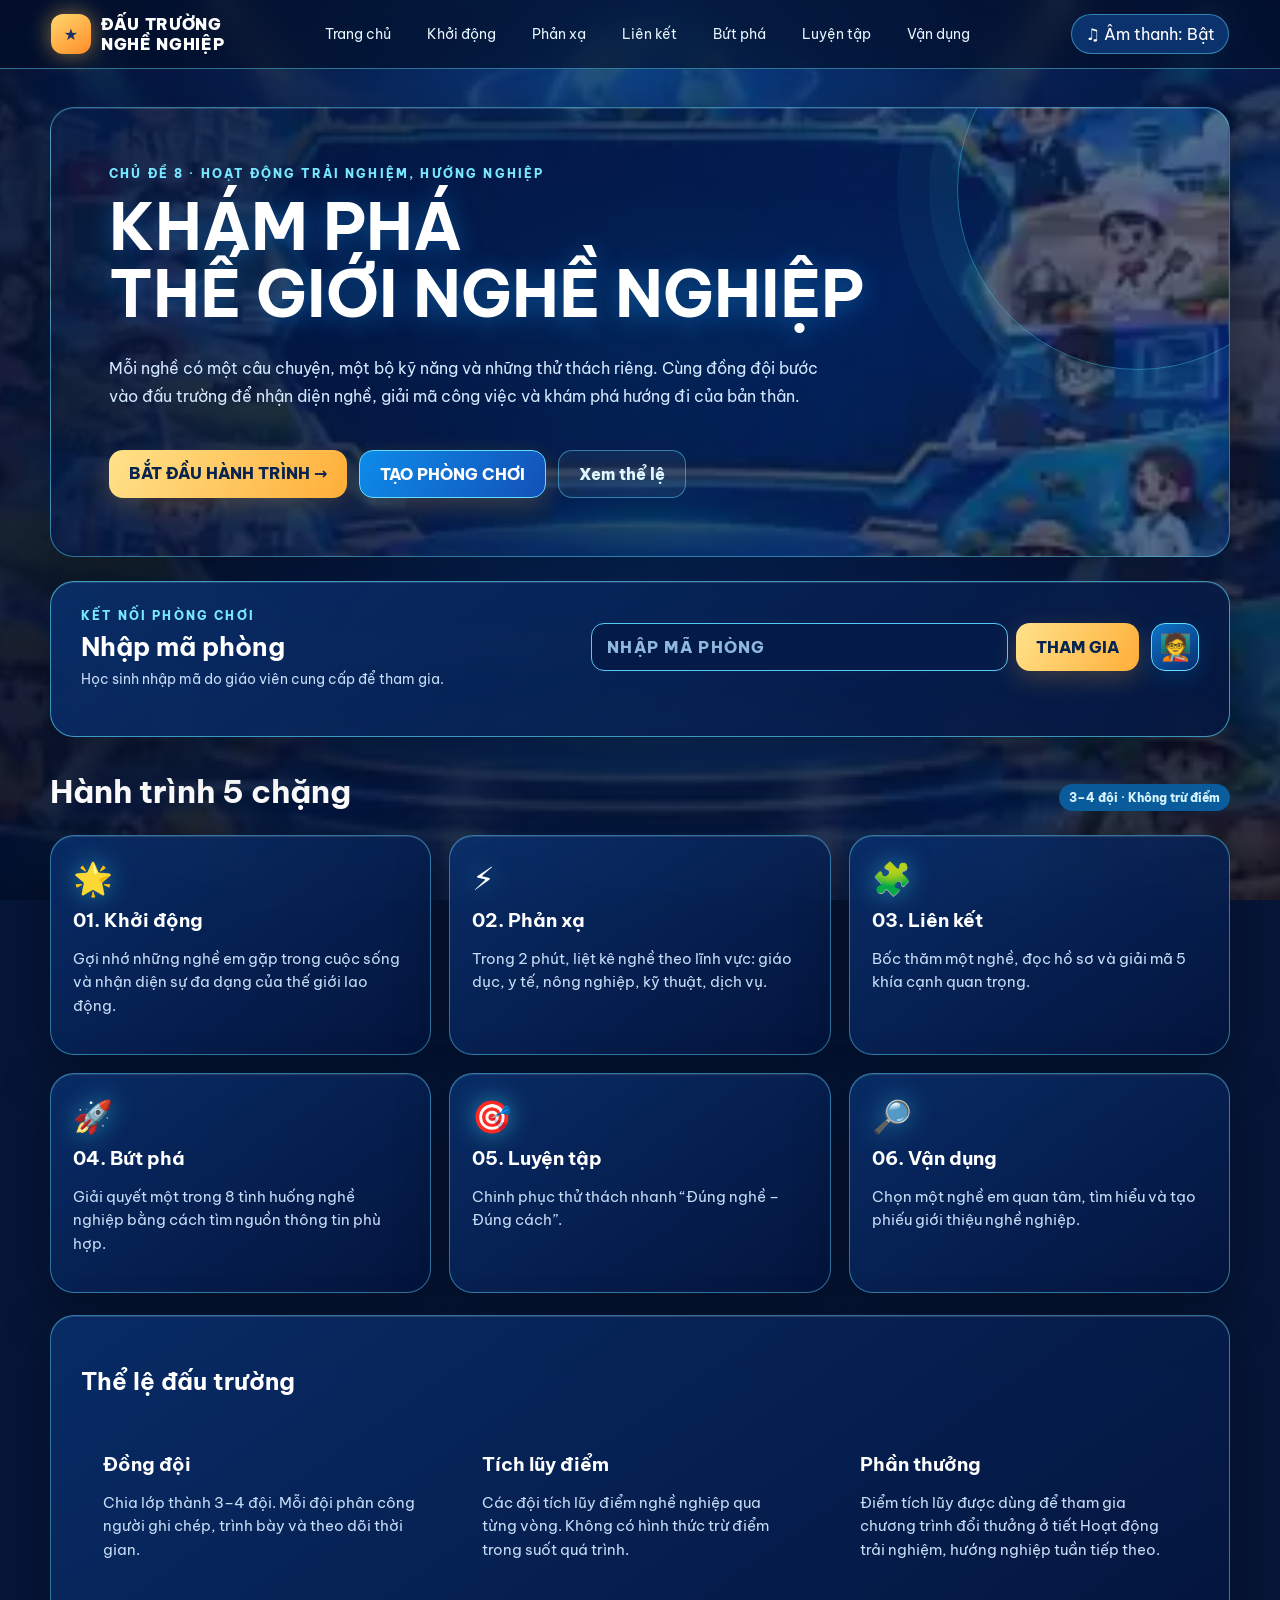
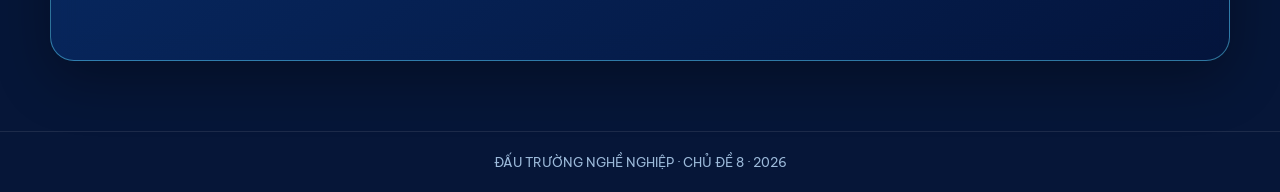
==== commit b1317ae8: "Use a clear teacher icon for teacher access" ====
--- a/index.html
+++ b/index.html
@@ -1 +1 @@
-<!doctype html><html lang="vi"><head><meta charset="utf-8"><meta name="viewport" content="width=device-width,initial-scale=1"><meta name="theme-color" content="#061b48"><title>Trang chủ | Đấu trường nghề nghiệp</title><link rel="stylesheet" href="assets/css/shared.css"><link rel="stylesheet" href="assets/css/home.css"></head><body><div class="site-bg"></div><header class="topbar"><a class="brand" href="index.html"><span class="brand-mark">★</span><span>ĐẤU TRƯỜNG<br>NGHỀ NGHIỆP</span></a><nav class="nav"><a href="index.html">Trang chủ</a><a href="pages/khoi-dong.html">Khởi động</a><a href="pages/phan-xa.html">Phản xạ</a><a href="pages/lien-ket.html">Liên kết</a><a href="pages/but-pha.html">Bứt phá</a><a href="pages/luyen-tap.html">Luyện tập</a><a href="pages/van-dung.html">Vận dụng</a></nav><button class="sound-toggle" data-sound>♫ Âm thanh: Bật</button></header><main class="wrap"><section class="panel hero reveal"><span class="eyebrow">CHỦ ĐỀ 8 · HOẠT ĐỘNG TRẢI NGHIỆM, HƯỚNG NGHIỆP</span><h1 class="title">KHÁM PHÁ<br>THẾ GIỚI NGHỀ NGHIỆP</h1><p class="lead">Mỗi nghề có một câu chuyện, một bộ kỹ năng và những thử thách riêng. Cùng đồng đội bước vào đấu trường để nhận diện nghề, giải mã công việc và khám phá hướng đi của bản thân.</p><div class="actions"><a class="btn" href="pages/khoi-dong.html">BẮT ĐẦU HÀNH TRÌNH →</a><a class="btn secondary" href="room.html">TẠO PHÒNG CHƠI</a><a class="btn ghost" href="#luat">Xem thể lệ</a></div></section><section class="room-entry panel" aria-label="Tham gia phòng chơi"><div class="room-entry-main"><div class="room-entry-copy"><span class="eyebrow">KẾT NỐI PHÒNG CHƠI</span><h2>Nhập mã phòng</h2><p>Học sinh nhập mã do giáo viên cung cấp để tham gia.</p></div><form id="studentRoomForm" class="room-code-form"><label class="sr-only" for="studentRoomCode">Mã phòng học sinh</label><input id="studentRoomCode" name="roomCode" maxlength="8" autocomplete="off" autocapitalize="characters" placeholder="NHẬP MÃ PHÒNG" required><button class="btn" type="submit">THAM GIA</button></form><button id="teacherEntryToggle" class="teacher-entry-icon" type="button" aria-label="Mở đăng nhập giáo viên" aria-expanded="false" title="Dành cho giáo viên">♙</button></div><form id="teacherRoomForm" class="teacher-room-form hidden"><div><strong>Truy cập dành cho giáo viên</strong><p>Nhập mã giáo viên riêng do hệ thống cấp khi mở phòng trên laptop.</p></div><label class="sr-only" for="teacherRoomCode">Mã truy cập giáo viên</label><input id="teacherRoomCode" maxlength="8" autocomplete="off" autocapitalize="characters" placeholder="MÃ GIÁO VIÊN" required><button class="btn secondary" type="submit">VÀO BẢNG ĐIỀU KHIỂN</button></form><p id="roomEntryMessage" class="room-entry-message" aria-live="polite"></p></section><div class="section-head" id="luat"><h2>Hành trình 5 chặng</h2><span class="pill">3–4 đội · Không trừ điểm</span></div><section class="grid"><a class="panel card reveal" href="pages/khoi-dong.html"><div class="icon">🌟</div><h3>01. Khởi động</h3><p>Gợi nhớ những nghề em gặp trong cuộc sống và nhận diện sự đa dạng của thế giới lao động.</p></a><a class="panel card reveal delay1" href="pages/phan-xa.html"><div class="icon">⚡</div><h3>02. Phản xạ</h3><p>Trong 2 phút, liệt kê nghề theo lĩnh vực: giáo dục, y tế, nông nghiệp, kỹ thuật, dịch vụ.</p></a><a class="panel card reveal delay2" href="pages/lien-ket.html"><div class="icon">🧩</div><h3>03. Liên kết</h3><p>Bốc thăm một nghề, đọc hồ sơ và giải mã 5 khía cạnh quan trọng.</p></a><a class="panel card reveal" href="pages/but-pha.html"><div class="icon">🚀</div><h3>04. Bứt phá</h3><p>Giải quyết một trong 8 tình huống nghề nghiệp bằng cách tìm nguồn thông tin phù hợp.</p></a><a class="panel card reveal delay1" href="pages/luyen-tap.html"><div class="icon">🎯</div><h3>05. Luyện tập</h3><p>Chinh phục thử thách nhanh “Đúng nghề – Đúng cách”.</p></a><a class="panel card reveal delay2" href="pages/van-dung.html"><div class="icon">🔎</div><h3>06. Vận dụng</h3><p>Chọn một nghề em quan tâm, tìm hiểu và tạo phiếu giới thiệu nghề nghiệp.</p></a></section><section class="panel content" style="margin-top:22px"><h2>Thể lệ đấu trường</h2><div class="grid"><div class="card"><h3>Đồng đội</h3><p>Chia lớp thành 3–4 đội. Mỗi đội phân công người ghi chép, trình bày và theo dõi thời gian.</p></div><div class="card"><h3>Tích lũy điểm</h3><p>Các đội tích lũy điểm nghề nghiệp qua từng vòng. Không có hình thức trừ điểm trong suốt quá trình.</p></div><div class="card"><h3>Phần thưởng</h3><p>Điểm tích lũy được dùng để tham gia chương trình đổi thưởng ở tiết Hoạt động trải nghiệm, hướng nghiệp tuần tiếp theo.</p></div></div></section></main><footer class="footer">ĐẤU TRƯỜNG NGHỀ NGHIỆP · CHỦ ĐỀ 8 · <span data-year></span></footer><script src="assets/js/shared.js"></script><script src="assets/js/home.js"></script></body></html>+<!doctype html><html lang="vi"><head><meta charset="utf-8"><meta name="viewport" content="width=device-width,initial-scale=1"><meta name="theme-color" content="#061b48"><title>Trang chủ | Đấu trường nghề nghiệp</title><link rel="stylesheet" href="assets/css/shared.css"><link rel="stylesheet" href="assets/css/home.css"></head><body><div class="site-bg"></div><header class="topbar"><a class="brand" href="index.html"><span class="brand-mark">★</span><span>ĐẤU TRƯỜNG<br>NGHỀ NGHIỆP</span></a><nav class="nav"><a href="index.html">Trang chủ</a><a href="pages/khoi-dong.html">Khởi động</a><a href="pages/phan-xa.html">Phản xạ</a><a href="pages/lien-ket.html">Liên kết</a><a href="pages/but-pha.html">Bứt phá</a><a href="pages/luyen-tap.html">Luyện tập</a><a href="pages/van-dung.html">Vận dụng</a></nav><button class="sound-toggle" data-sound>♫ Âm thanh: Bật</button></header><main class="wrap"><section class="panel hero reveal"><span class="eyebrow">CHỦ ĐỀ 8 · HOẠT ĐỘNG TRẢI NGHIỆM, HƯỚNG NGHIỆP</span><h1 class="title">KHÁM PHÁ<br>THẾ GIỚI NGHỀ NGHIỆP</h1><p class="lead">Mỗi nghề có một câu chuyện, một bộ kỹ năng và những thử thách riêng. Cùng đồng đội bước vào đấu trường để nhận diện nghề, giải mã công việc và khám phá hướng đi của bản thân.</p><div class="actions"><a class="btn" href="pages/khoi-dong.html">BẮT ĐẦU HÀNH TRÌNH →</a><a class="btn secondary" href="room.html">TẠO PHÒNG CHƠI</a><a class="btn ghost" href="#luat">Xem thể lệ</a></div></section><section class="room-entry panel" aria-label="Tham gia phòng chơi"><div class="room-entry-main"><div class="room-entry-copy"><span class="eyebrow">KẾT NỐI PHÒNG CHƠI</span><h2>Nhập mã phòng</h2><p>Học sinh nhập mã do giáo viên cung cấp để tham gia.</p></div><form id="studentRoomForm" class="room-code-form"><label class="sr-only" for="studentRoomCode">Mã phòng học sinh</label><input id="studentRoomCode" name="roomCode" maxlength="8" autocomplete="off" autocapitalize="characters" placeholder="NHẬP MÃ PHÒNG" required><button class="btn" type="submit">THAM GIA</button></form><button id="teacherEntryToggle" class="teacher-entry-icon" type="button" aria-label="Mở đăng nhập giáo viên" aria-expanded="false" title="Dành cho giáo viên">🧑‍🏫</button></div><form id="teacherRoomForm" class="teacher-room-form hidden"><div><strong>Truy cập dành cho giáo viên</strong><p>Nhập mã giáo viên riêng do hệ thống cấp khi mở phòng trên laptop.</p></div><label class="sr-only" for="teacherRoomCode">Mã truy cập giáo viên</label><input id="teacherRoomCode" maxlength="8" autocomplete="off" autocapitalize="characters" placeholder="MÃ GIÁO VIÊN" required><button class="btn secondary" type="submit">VÀO BẢNG ĐIỀU KHIỂN</button></form><p id="roomEntryMessage" class="room-entry-message" aria-live="polite"></p></section><div class="section-head" id="luat"><h2>Hành trình 5 chặng</h2><span class="pill">3–4 đội · Không trừ điểm</span></div><section class="grid"><a class="panel card reveal" href="pages/khoi-dong.html"><div class="icon">🌟</div><h3>01. Khởi động</h3><p>Gợi nhớ những nghề em gặp trong cuộc sống và nhận diện sự đa dạng của thế giới lao động.</p></a><a class="panel card reveal delay1" href="pages/phan-xa.html"><div class="icon">⚡</div><h3>02. Phản xạ</h3><p>Trong 2 phút, liệt kê nghề theo lĩnh vực: giáo dục, y tế, nông nghiệp, kỹ thuật, dịch vụ.</p></a><a class="panel card reveal delay2" href="pages/lien-ket.html"><div class="icon">🧩</div><h3>03. Liên kết</h3><p>Bốc thăm một nghề, đọc hồ sơ và giải mã 5 khía cạnh quan trọng.</p></a><a class="panel card reveal" href="pages/but-pha.html"><div class="icon">🚀</div><h3>04. Bứt phá</h3><p>Giải quyết một trong 8 tình huống nghề nghiệp bằng cách tìm nguồn thông tin phù hợp.</p></a><a class="panel card reveal delay1" href="pages/luyen-tap.html"><div class="icon">🎯</div><h3>05. Luyện tập</h3><p>Chinh phục thử thách nhanh “Đúng nghề – Đúng cách”.</p></a><a class="panel card reveal delay2" href="pages/van-dung.html"><div class="icon">🔎</div><h3>06. Vận dụng</h3><p>Chọn một nghề em quan tâm, tìm hiểu và tạo phiếu giới thiệu nghề nghiệp.</p></a></section><section class="panel content" style="margin-top:22px"><h2>Thể lệ đấu trường</h2><div class="grid"><div class="card"><h3>Đồng đội</h3><p>Chia lớp thành 3–4 đội. Mỗi đội phân công người ghi chép, trình bày và theo dõi thời gian.</p></div><div class="card"><h3>Tích lũy điểm</h3><p>Các đội tích lũy điểm nghề nghiệp qua từng vòng. Không có hình thức trừ điểm trong suốt quá trình.</p></div><div class="card"><h3>Phần thưởng</h3><p>Điểm tích lũy được dùng để tham gia chương trình đổi thưởng ở tiết Hoạt động trải nghiệm, hướng nghiệp tuần tiếp theo.</p></div></div></section></main><footer class="footer">ĐẤU TRƯỜNG NGHỀ NGHIỆP · CHỦ ĐỀ 8 · <span data-year></span></footer><script src="assets/js/shared.js"></script><script src="assets/js/home.js"></script></body></html>
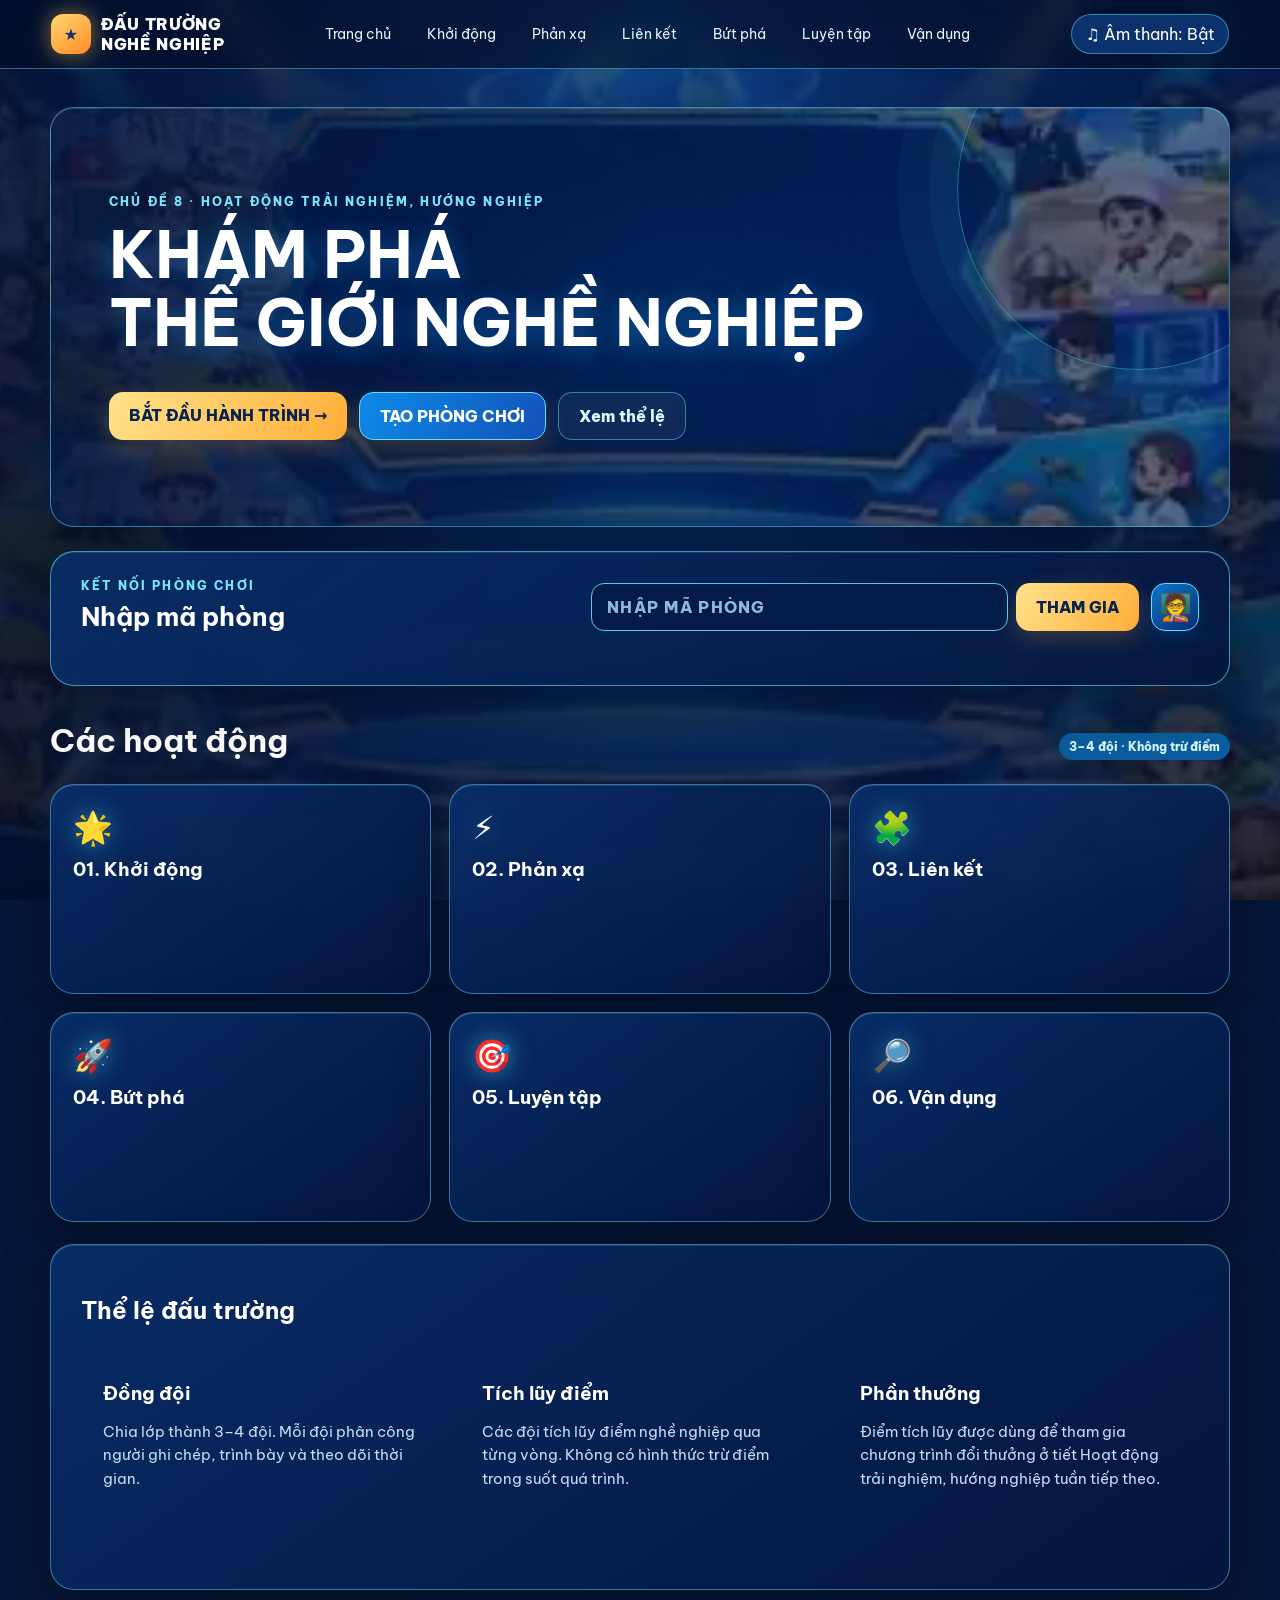
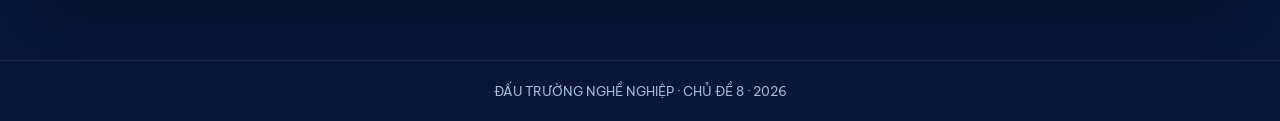
==== commit bf061992: "Remove unrequested redundant interface descriptions" ====
--- a/index.html
+++ b/index.html
@@ -1 +1 @@
-<!doctype html><html lang="vi"><head><meta charset="utf-8"><meta name="viewport" content="width=device-width,initial-scale=1"><meta name="theme-color" content="#061b48"><title>Trang chủ | Đấu trường nghề nghiệp</title><link rel="stylesheet" href="assets/css/shared.css"><link rel="stylesheet" href="assets/css/home.css"></head><body><div class="site-bg"></div><header class="topbar"><a class="brand" href="index.html"><span class="brand-mark">★</span><span>ĐẤU TRƯỜNG<br>NGHỀ NGHIỆP</span></a><nav class="nav"><a href="index.html">Trang chủ</a><a href="pages/khoi-dong.html">Khởi động</a><a href="pages/phan-xa.html">Phản xạ</a><a href="pages/lien-ket.html">Liên kết</a><a href="pages/but-pha.html">Bứt phá</a><a href="pages/luyen-tap.html">Luyện tập</a><a href="pages/van-dung.html">Vận dụng</a></nav><button class="sound-toggle" data-sound>♫ Âm thanh: Bật</button></header><main class="wrap"><section class="panel hero reveal"><span class="eyebrow">CHỦ ĐỀ 8 · HOẠT ĐỘNG TRẢI NGHIỆM, HƯỚNG NGHIỆP</span><h1 class="title">KHÁM PHÁ<br>THẾ GIỚI NGHỀ NGHIỆP</h1><p class="lead">Mỗi nghề có một câu chuyện, một bộ kỹ năng và những thử thách riêng. Cùng đồng đội bước vào đấu trường để nhận diện nghề, giải mã công việc và khám phá hướng đi của bản thân.</p><div class="actions"><a class="btn" href="pages/khoi-dong.html">BẮT ĐẦU HÀNH TRÌNH →</a><a class="btn secondary" href="room.html">TẠO PHÒNG CHƠI</a><a class="btn ghost" href="#luat">Xem thể lệ</a></div></section><section class="room-entry panel" aria-label="Tham gia phòng chơi"><div class="room-entry-main"><div class="room-entry-copy"><span class="eyebrow">KẾT NỐI PHÒNG CHƠI</span><h2>Nhập mã phòng</h2><p>Học sinh nhập mã do giáo viên cung cấp để tham gia.</p></div><form id="studentRoomForm" class="room-code-form"><label class="sr-only" for="studentRoomCode">Mã phòng học sinh</label><input id="studentRoomCode" name="roomCode" maxlength="8" autocomplete="off" autocapitalize="characters" placeholder="NHẬP MÃ PHÒNG" required><button class="btn" type="submit">THAM GIA</button></form><button id="teacherEntryToggle" class="teacher-entry-icon" type="button" aria-label="Mở đăng nhập giáo viên" aria-expanded="false" title="Dành cho giáo viên">🧑‍🏫</button></div><form id="teacherRoomForm" class="teacher-room-form hidden"><div><strong>Truy cập dành cho giáo viên</strong><p>Nhập mã giáo viên riêng do hệ thống cấp khi mở phòng trên laptop.</p></div><label class="sr-only" for="teacherRoomCode">Mã truy cập giáo viên</label><input id="teacherRoomCode" maxlength="8" autocomplete="off" autocapitalize="characters" placeholder="MÃ GIÁO VIÊN" required><button class="btn secondary" type="submit">VÀO BẢNG ĐIỀU KHIỂN</button></form><p id="roomEntryMessage" class="room-entry-message" aria-live="polite"></p></section><div class="section-head" id="luat"><h2>Hành trình 5 chặng</h2><span class="pill">3–4 đội · Không trừ điểm</span></div><section class="grid"><a class="panel card reveal" href="pages/khoi-dong.html"><div class="icon">🌟</div><h3>01. Khởi động</h3><p>Gợi nhớ những nghề em gặp trong cuộc sống và nhận diện sự đa dạng của thế giới lao động.</p></a><a class="panel card reveal delay1" href="pages/phan-xa.html"><div class="icon">⚡</div><h3>02. Phản xạ</h3><p>Trong 2 phút, liệt kê nghề theo lĩnh vực: giáo dục, y tế, nông nghiệp, kỹ thuật, dịch vụ.</p></a><a class="panel card reveal delay2" href="pages/lien-ket.html"><div class="icon">🧩</div><h3>03. Liên kết</h3><p>Bốc thăm một nghề, đọc hồ sơ và giải mã 5 khía cạnh quan trọng.</p></a><a class="panel card reveal" href="pages/but-pha.html"><div class="icon">🚀</div><h3>04. Bứt phá</h3><p>Giải quyết một trong 8 tình huống nghề nghiệp bằng cách tìm nguồn thông tin phù hợp.</p></a><a class="panel card reveal delay1" href="pages/luyen-tap.html"><div class="icon">🎯</div><h3>05. Luyện tập</h3><p>Chinh phục thử thách nhanh “Đúng nghề – Đúng cách”.</p></a><a class="panel card reveal delay2" href="pages/van-dung.html"><div class="icon">🔎</div><h3>06. Vận dụng</h3><p>Chọn một nghề em quan tâm, tìm hiểu và tạo phiếu giới thiệu nghề nghiệp.</p></a></section><section class="panel content" style="margin-top:22px"><h2>Thể lệ đấu trường</h2><div class="grid"><div class="card"><h3>Đồng đội</h3><p>Chia lớp thành 3–4 đội. Mỗi đội phân công người ghi chép, trình bày và theo dõi thời gian.</p></div><div class="card"><h3>Tích lũy điểm</h3><p>Các đội tích lũy điểm nghề nghiệp qua từng vòng. Không có hình thức trừ điểm trong suốt quá trình.</p></div><div class="card"><h3>Phần thưởng</h3><p>Điểm tích lũy được dùng để tham gia chương trình đổi thưởng ở tiết Hoạt động trải nghiệm, hướng nghiệp tuần tiếp theo.</p></div></div></section></main><footer class="footer">ĐẤU TRƯỜNG NGHỀ NGHIỆP · CHỦ ĐỀ 8 · <span data-year></span></footer><script src="assets/js/shared.js"></script><script src="assets/js/home.js"></script></body></html>+<!doctype html><html lang="vi"><head><meta charset="utf-8"><meta name="viewport" content="width=device-width,initial-scale=1"><meta name="theme-color" content="#061b48"><title>Trang chủ | Đấu trường nghề nghiệp</title><link rel="stylesheet" href="assets/css/shared.css"><link rel="stylesheet" href="assets/css/home.css"></head><body><div class="site-bg"></div><header class="topbar"><a class="brand" href="index.html"><span class="brand-mark">★</span><span>ĐẤU TRƯỜNG<br>NGHỀ NGHIỆP</span></a><nav class="nav"><a href="index.html">Trang chủ</a><a href="pages/khoi-dong.html">Khởi động</a><a href="pages/phan-xa.html">Phản xạ</a><a href="pages/lien-ket.html">Liên kết</a><a href="pages/but-pha.html">Bứt phá</a><a href="pages/luyen-tap.html">Luyện tập</a><a href="pages/van-dung.html">Vận dụng</a></nav><button class="sound-toggle" data-sound>♫ Âm thanh: Bật</button></header><main class="wrap"><section class="panel hero reveal"><span class="eyebrow">CHỦ ĐỀ 8 · HOẠT ĐỘNG TRẢI NGHIỆM, HƯỚNG NGHIỆP</span><h1 class="title">KHÁM PHÁ<br>THẾ GIỚI NGHỀ NGHIỆP</h1><div class="actions"><a class="btn" href="pages/khoi-dong.html">BẮT ĐẦU HÀNH TRÌNH →</a><a class="btn secondary" href="room.html">TẠO PHÒNG CHƠI</a><a class="btn ghost" href="#luat">Xem thể lệ</a></div></section><section class="room-entry panel" aria-label="Tham gia phòng chơi"><div class="room-entry-main"><div class="room-entry-copy"><span class="eyebrow">KẾT NỐI PHÒNG CHƠI</span><h2>Nhập mã phòng</h2></div><form id="studentRoomForm" class="room-code-form"><label class="sr-only" for="studentRoomCode">Mã phòng học sinh</label><input id="studentRoomCode" name="roomCode" maxlength="8" autocomplete="off" autocapitalize="characters" placeholder="NHẬP MÃ PHÒNG" required><button class="btn" type="submit">THAM GIA</button></form><button id="teacherEntryToggle" class="teacher-entry-icon" type="button" aria-label="Mở đăng nhập giáo viên" aria-expanded="false" title="Dành cho giáo viên">🧑‍🏫</button></div><form id="teacherRoomForm" class="teacher-room-form hidden"><div><strong>Truy cập dành cho giáo viên</strong><p>Nhập mã giáo viên riêng do hệ thống cấp khi mở phòng trên laptop.</p></div><label class="sr-only" for="teacherRoomCode">Mã truy cập giáo viên</label><input id="teacherRoomCode" maxlength="8" autocomplete="off" autocapitalize="characters" placeholder="MÃ GIÁO VIÊN" required><button class="btn secondary" type="submit">VÀO BẢNG ĐIỀU KHIỂN</button></form><p id="roomEntryMessage" class="room-entry-message" aria-live="polite"></p></section><div class="section-head" id="luat"><h2>Các hoạt động</h2><span class="pill">3–4 đội · Không trừ điểm</span></div><section class="grid"><a class="panel card reveal" href="pages/khoi-dong.html"><div class="icon">🌟</div><h3>01. Khởi động</h3></a><a class="panel card reveal delay1" href="pages/phan-xa.html"><div class="icon">⚡</div><h3>02. Phản xạ</h3></a><a class="panel card reveal delay2" href="pages/lien-ket.html"><div class="icon">🧩</div><h3>03. Liên kết</h3></a><a class="panel card reveal" href="pages/but-pha.html"><div class="icon">🚀</div><h3>04. Bứt phá</h3></a><a class="panel card reveal delay1" href="pages/luyen-tap.html"><div class="icon">🎯</div><h3>05. Luyện tập</h3></a><a class="panel card reveal delay2" href="pages/van-dung.html"><div class="icon">🔎</div><h3>06. Vận dụng</h3></a></section><section class="panel content" style="margin-top:22px"><h2>Thể lệ đấu trường</h2><div class="grid"><div class="card"><h3>Đồng đội</h3><p>Chia lớp thành 3–4 đội. Mỗi đội phân công người ghi chép, trình bày và theo dõi thời gian.</p></div><div class="card"><h3>Tích lũy điểm</h3><p>Các đội tích lũy điểm nghề nghiệp qua từng vòng. Không có hình thức trừ điểm trong suốt quá trình.</p></div><div class="card"><h3>Phần thưởng</h3><p>Điểm tích lũy được dùng để tham gia chương trình đổi thưởng ở tiết Hoạt động trải nghiệm, hướng nghiệp tuần tiếp theo.</p></div></div></section></main><footer class="footer">ĐẤU TRƯỜNG NGHỀ NGHIỆP · CHỦ ĐỀ 8 · <span data-year></span></footer><script src="assets/js/shared.js"></script><script src="assets/js/home.js"></script></body></html>
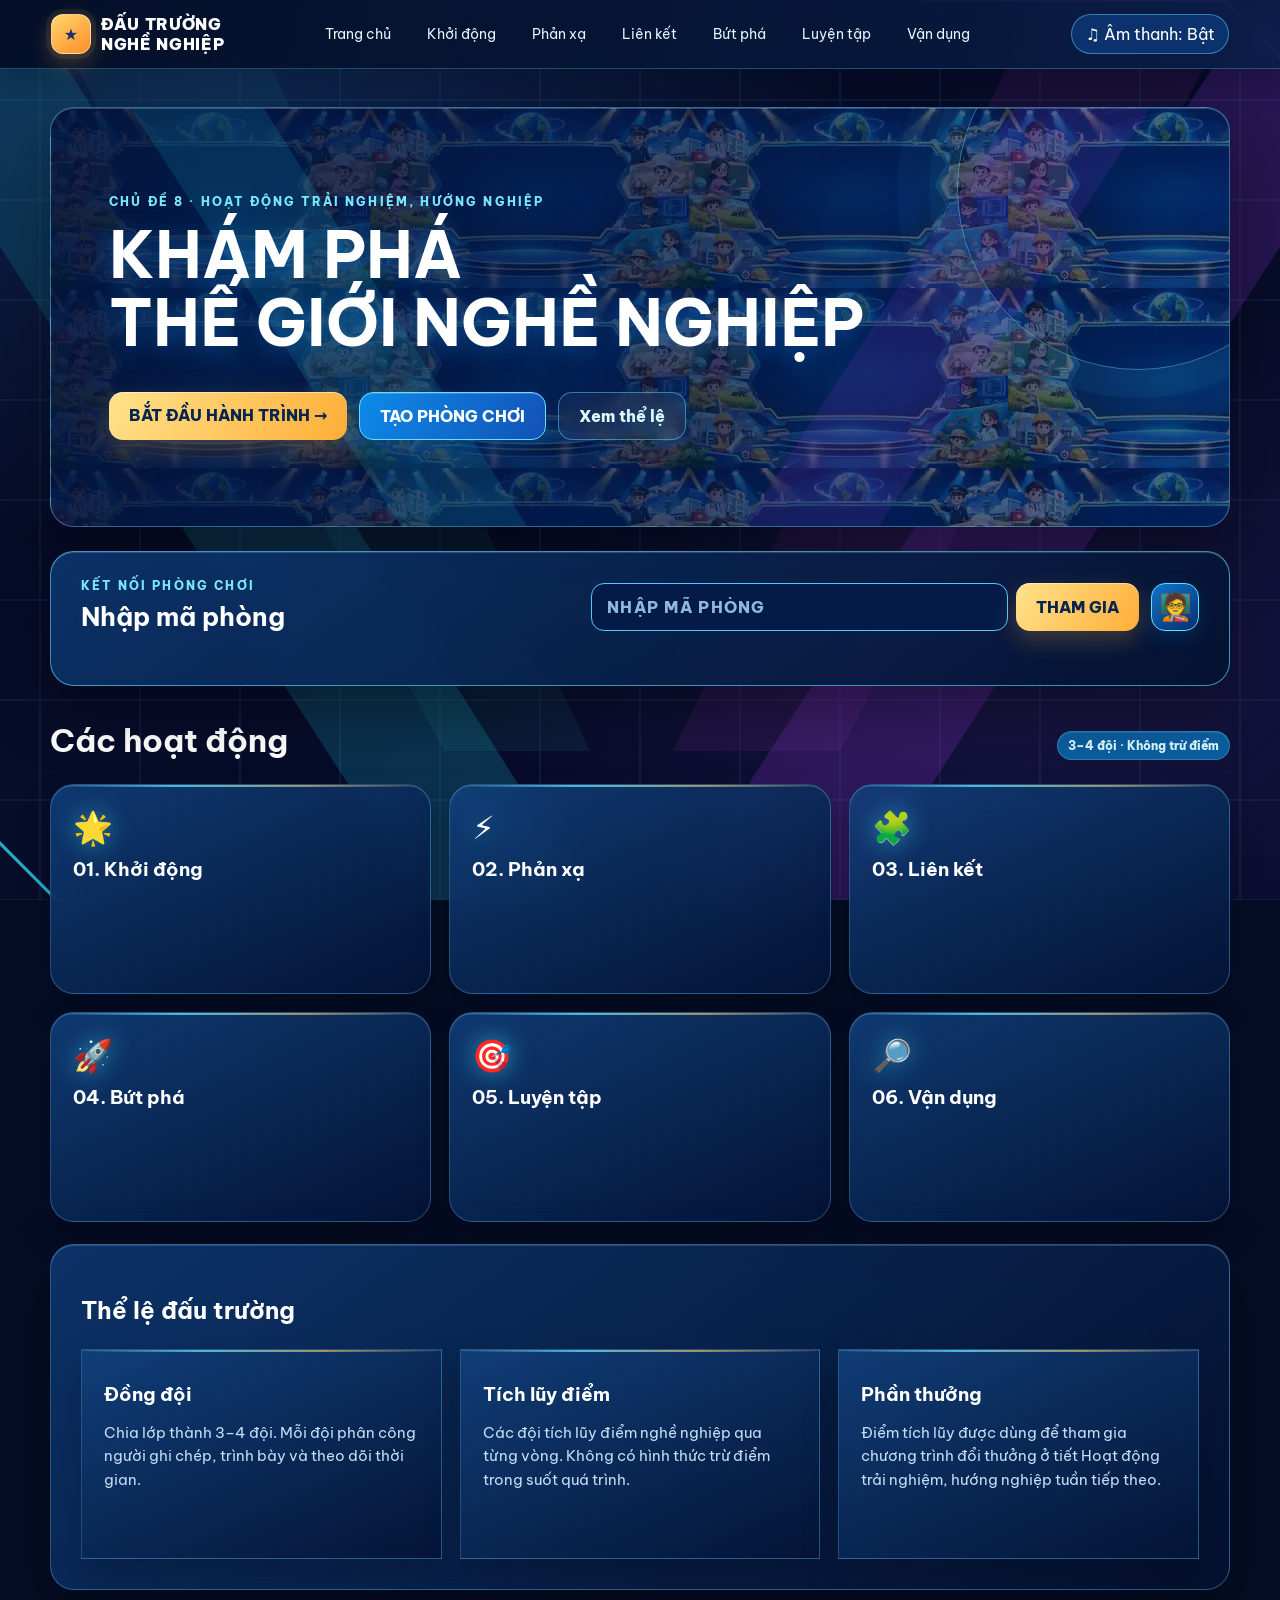
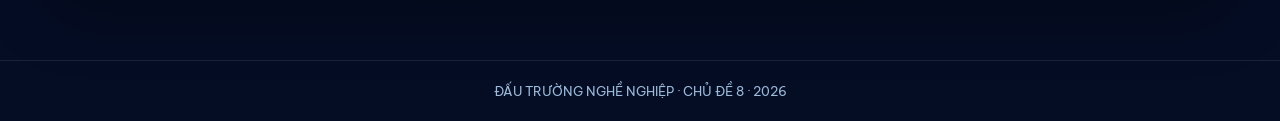
==== commit cfe198f2: "Refresh Career Arena visual depth and add tarot scenario flip" ====
--- a/index.html
+++ b/index.html
@@ -1 +1 @@
-<!doctype html><html lang="vi"><head><meta charset="utf-8"><meta name="viewport" content="width=device-width,initial-scale=1"><meta name="theme-color" content="#061b48"><title>Trang chủ | Đấu trường nghề nghiệp</title><link rel="stylesheet" href="assets/css/shared.css"><link rel="stylesheet" href="assets/css/home.css"></head><body><div class="site-bg"></div><header class="topbar"><a class="brand" href="index.html"><span class="brand-mark">★</span><span>ĐẤU TRƯỜNG<br>NGHỀ NGHIỆP</span></a><nav class="nav"><a href="index.html">Trang chủ</a><a href="pages/khoi-dong.html">Khởi động</a><a href="pages/phan-xa.html">Phản xạ</a><a href="pages/lien-ket.html">Liên kết</a><a href="pages/but-pha.html">Bứt phá</a><a href="pages/luyen-tap.html">Luyện tập</a><a href="pages/van-dung.html">Vận dụng</a></nav><button class="sound-toggle" data-sound>♫ Âm thanh: Bật</button></header><main class="wrap"><section class="panel hero reveal"><span class="eyebrow">CHỦ ĐỀ 8 · HOẠT ĐỘNG TRẢI NGHIỆM, HƯỚNG NGHIỆP</span><h1 class="title">KHÁM PHÁ<br>THẾ GIỚI NGHỀ NGHIỆP</h1><div class="actions"><a class="btn" href="pages/khoi-dong.html">BẮT ĐẦU HÀNH TRÌNH →</a><a class="btn secondary" href="room.html">TẠO PHÒNG CHƠI</a><a class="btn ghost" href="#luat">Xem thể lệ</a></div></section><section class="room-entry panel" aria-label="Tham gia phòng chơi"><div class="room-entry-main"><div class="room-entry-copy"><span class="eyebrow">KẾT NỐI PHÒNG CHƠI</span><h2>Nhập mã phòng</h2></div><form id="studentRoomForm" class="room-code-form"><label class="sr-only" for="studentRoomCode">Mã phòng học sinh</label><input id="studentRoomCode" name="roomCode" maxlength="8" autocomplete="off" autocapitalize="characters" placeholder="NHẬP MÃ PHÒNG" required><button class="btn" type="submit">THAM GIA</button></form><button id="teacherEntryToggle" class="teacher-entry-icon" type="button" aria-label="Mở đăng nhập giáo viên" aria-expanded="false" title="Dành cho giáo viên">🧑‍🏫</button></div><form id="teacherRoomForm" class="teacher-room-form hidden"><div><strong>Truy cập dành cho giáo viên</strong><p>Nhập mã giáo viên riêng do hệ thống cấp khi mở phòng trên laptop.</p></div><label class="sr-only" for="teacherRoomCode">Mã truy cập giáo viên</label><input id="teacherRoomCode" maxlength="8" autocomplete="off" autocapitalize="characters" placeholder="MÃ GIÁO VIÊN" required><button class="btn secondary" type="submit">VÀO BẢNG ĐIỀU KHIỂN</button></form><p id="roomEntryMessage" class="room-entry-message" aria-live="polite"></p></section><div class="section-head" id="luat"><h2>Các hoạt động</h2><span class="pill">3–4 đội · Không trừ điểm</span></div><section class="grid"><a class="panel card reveal" href="pages/khoi-dong.html"><div class="icon">🌟</div><h3>01. Khởi động</h3></a><a class="panel card reveal delay1" href="pages/phan-xa.html"><div class="icon">⚡</div><h3>02. Phản xạ</h3></a><a class="panel card reveal delay2" href="pages/lien-ket.html"><div class="icon">🧩</div><h3>03. Liên kết</h3></a><a class="panel card reveal" href="pages/but-pha.html"><div class="icon">🚀</div><h3>04. Bứt phá</h3></a><a class="panel card reveal delay1" href="pages/luyen-tap.html"><div class="icon">🎯</div><h3>05. Luyện tập</h3></a><a class="panel card reveal delay2" href="pages/van-dung.html"><div class="icon">🔎</div><h3>06. Vận dụng</h3></a></section><section class="panel content" style="margin-top:22px"><h2>Thể lệ đấu trường</h2><div class="grid"><div class="card"><h3>Đồng đội</h3><p>Chia lớp thành 3–4 đội. Mỗi đội phân công người ghi chép, trình bày và theo dõi thời gian.</p></div><div class="card"><h3>Tích lũy điểm</h3><p>Các đội tích lũy điểm nghề nghiệp qua từng vòng. Không có hình thức trừ điểm trong suốt quá trình.</p></div><div class="card"><h3>Phần thưởng</h3><p>Điểm tích lũy được dùng để tham gia chương trình đổi thưởng ở tiết Hoạt động trải nghiệm, hướng nghiệp tuần tiếp theo.</p></div></div></section></main><footer class="footer">ĐẤU TRƯỜNG NGHỀ NGHIỆP · CHỦ ĐỀ 8 · <span data-year></span></footer><script src="assets/js/shared.js"></script><script src="assets/js/home.js"></script></body></html>+<!doctype html><html lang="vi"><head><meta charset="utf-8"><meta name="viewport" content="width=device-width,initial-scale=1"><meta name="theme-color" content="#061b48"><title>Trang chủ | Đấu trường nghề nghiệp</title><link rel="stylesheet" href="assets/css/shared.css?v=career-arena-depth-v20261115"><link rel="stylesheet" href="assets/css/home.css"></head><body><div class="site-bg"></div><header class="topbar"><a class="brand" href="index.html"><span class="brand-mark">★</span><span>ĐẤU TRƯỜNG<br>NGHỀ NGHIỆP</span></a><nav class="nav"><a href="index.html">Trang chủ</a><a href="pages/khoi-dong.html">Khởi động</a><a href="pages/phan-xa.html">Phản xạ</a><a href="pages/lien-ket.html">Liên kết</a><a href="pages/but-pha.html">Bứt phá</a><a href="pages/luyen-tap.html">Luyện tập</a><a href="pages/van-dung.html">Vận dụng</a></nav><button class="sound-toggle" data-sound>♫ Âm thanh: Bật</button></header><main class="wrap"><section class="panel hero reveal"><span class="eyebrow">CHỦ ĐỀ 8 · HOẠT ĐỘNG TRẢI NGHIỆM, HƯỚNG NGHIỆP</span><h1 class="title">KHÁM PHÁ<br>THẾ GIỚI NGHỀ NGHIỆP</h1><div class="actions"><a class="btn" href="pages/khoi-dong.html">BẮT ĐẦU HÀNH TRÌNH →</a><a class="btn secondary" href="room.html">TẠO PHÒNG CHƠI</a><a class="btn ghost" href="#luat">Xem thể lệ</a></div></section><section class="room-entry panel" aria-label="Tham gia phòng chơi"><div class="room-entry-main"><div class="room-entry-copy"><span class="eyebrow">KẾT NỐI PHÒNG CHƠI</span><h2>Nhập mã phòng</h2></div><form id="studentRoomForm" class="room-code-form"><label class="sr-only" for="studentRoomCode">Mã phòng học sinh</label><input id="studentRoomCode" name="roomCode" maxlength="8" autocomplete="off" autocapitalize="characters" placeholder="NHẬP MÃ PHÒNG" required><button class="btn" type="submit">THAM GIA</button></form><button id="teacherEntryToggle" class="teacher-entry-icon" type="button" aria-label="Mở đăng nhập giáo viên" aria-expanded="false" title="Dành cho giáo viên">🧑‍🏫</button></div><form id="teacherRoomForm" class="teacher-room-form hidden"><div><strong>Truy cập dành cho giáo viên</strong><p>Nhập mã giáo viên riêng do hệ thống cấp khi mở phòng trên laptop.</p></div><label class="sr-only" for="teacherRoomCode">Mã truy cập giáo viên</label><input id="teacherRoomCode" maxlength="8" autocomplete="off" autocapitalize="characters" placeholder="MÃ GIÁO VIÊN" required><button class="btn secondary" type="submit">VÀO BẢNG ĐIỀU KHIỂN</button></form><p id="roomEntryMessage" class="room-entry-message" aria-live="polite"></p></section><div class="section-head" id="luat"><h2>Các hoạt động</h2><span class="pill">3–4 đội · Không trừ điểm</span></div><section class="grid"><a class="panel card reveal" href="pages/khoi-dong.html"><div class="icon">🌟</div><h3>01. Khởi động</h3></a><a class="panel card reveal delay1" href="pages/phan-xa.html"><div class="icon">⚡</div><h3>02. Phản xạ</h3></a><a class="panel card reveal delay2" href="pages/lien-ket.html"><div class="icon">🧩</div><h3>03. Liên kết</h3></a><a class="panel card reveal" href="pages/but-pha.html"><div class="icon">🚀</div><h3>04. Bứt phá</h3></a><a class="panel card reveal delay1" href="pages/luyen-tap.html"><div class="icon">🎯</div><h3>05. Luyện tập</h3></a><a class="panel card reveal delay2" href="pages/van-dung.html"><div class="icon">🔎</div><h3>06. Vận dụng</h3></a></section><section class="panel content" style="margin-top:22px"><h2>Thể lệ đấu trường</h2><div class="grid"><div class="card"><h3>Đồng đội</h3><p>Chia lớp thành 3–4 đội. Mỗi đội phân công người ghi chép, trình bày và theo dõi thời gian.</p></div><div class="card"><h3>Tích lũy điểm</h3><p>Các đội tích lũy điểm nghề nghiệp qua từng vòng. Không có hình thức trừ điểm trong suốt quá trình.</p></div><div class="card"><h3>Phần thưởng</h3><p>Điểm tích lũy được dùng để tham gia chương trình đổi thưởng ở tiết Hoạt động trải nghiệm, hướng nghiệp tuần tiếp theo.</p></div></div></section></main><footer class="footer">ĐẤU TRƯỜNG NGHỀ NGHIỆP · CHỦ ĐỀ 8 · <span data-year></span></footer><script src="assets/js/shared.js"></script><script src="assets/js/home.js"></script></body></html>
--- a/assets/css/shared.css
+++ b/assets/css/shared.css
@@ -1,2 +1,61 @@
 @import url('https://fonts.googleapis.com/css2?family=Be+Vietnam+Pro:wght@400;500;600;700;800;900&display=swap');
 :root{--navy:#061b48;--blue:#087cf0;--cyan:#27dcff;--gold:#ffd36a;--ink:#10264d;--glass:rgba(4,25,69,.82);--line:rgba(93,218,255,.48)}*{box-sizing:border-box}html{scroll-behavior:smooth}body{margin:0;font-family:'Be Vietnam Pro',system-ui,sans-serif;color:#fff;background:#061638;min-height:100vh}a{color:inherit;text-decoration:none}button,input,textarea,select{font:inherit}.site-bg{position:fixed;inset:0;z-index:-2;background:radial-gradient(ellipse at 50% 20%,#1252a4 0,#071c49 52%,#030d25 100%)}.site-bg:after{content:'';position:absolute;inset:0;background:linear-gradient(90deg,rgba(3,12,35,.76),rgba(3,16,48,.48)),url('../images/hero.webp') center/cover;opacity:.38}.topbar{display:flex;align-items:center;justify-content:space-between;gap:16px;padding:14px clamp(16px,4vw,56px);position:relative;z-index:5;background:rgba(2,13,38,.62);border-bottom:1px solid var(--line);backdrop-filter:blur(14px)}.brand{font-weight:900;letter-spacing:.04em;display:flex;align-items:center;gap:10px}.brand-mark{width:40px;height:40px;border-radius:12px;display:grid;place-items:center;background:linear-gradient(145deg,#ffd76e,#ff8c27);color:#17316a;box-shadow:0 0 22px #ffbd4d88}.nav{display:flex;flex-wrap:wrap;gap:8px}.nav a,.nav button{border:1px solid transparent;background:transparent;color:#e7f5ff;padding:9px 13px;border-radius:999px;font-size:.86rem;cursor:pointer}.nav a:hover,.nav a.active,.nav button:hover{background:#0b69c9;border-color:#56dfff}.sound-toggle{border:1px solid var(--line);background:#0c326d;color:white;border-radius:999px;padding:9px 13px;cursor:pointer}.wrap{width:min(1180px,calc(100% - 32px));margin:0 auto;padding:38px 0 70px}.eyebrow{color:#78e8ff;text-transform:uppercase;letter-spacing:.18em;font-size:.75rem;font-weight:800}.title{font-size:clamp(2rem,5vw,4.5rem);line-height:1.05;margin:12px 0;color:#fff;text-shadow:0 4px 24px #1b9eff66}.lead{max-width:720px;color:#d3e9ff;line-height:1.7}.panel{background:linear-gradient(145deg,rgba(9,47,108,.88),rgba(4,21,61,.88));border:1px solid var(--line);border-radius:24px;box-shadow:0 18px 55px #0005,inset 0 1px #ffffff20;backdrop-filter:blur(12px)}.hero{position:relative;overflow:hidden;padding:clamp(24px,5vw,58px);min-height:420px;display:flex;flex-direction:column;justify-content:center;background:linear-gradient(90deg,rgba(3,20,59,.94),rgba(3,25,69,.72)),url('../images/hero.webp') center/cover}.hero:after{content:'';position:absolute;width:360px;height:360px;border:1px solid #4be2ff66;border-radius:50%;right:-90px;top:-100px;box-shadow:0 0 0 28px #4be2ff0c,0 0 0 60px #4be2ff0a;animation:orbit 18s linear infinite}.hero>*{position:relative;z-index:1}.actions{display:flex;gap:12px;flex-wrap:wrap;margin-top:24px}.btn{border:0;border-radius:14px;padding:13px 20px;font-weight:800;cursor:pointer;color:#07234f;background:linear-gradient(120deg,#ffe28b,#ffae38);box-shadow:0 8px 24px #ffb13a38;transition:.2s transform,.2s filter}.btn:hover{transform:translateY(-3px);filter:brightness(1.08)}.btn.secondary{color:#fff;background:linear-gradient(120deg,#0d8be9,#1351b7);border:1px solid #65ddff}.btn.ghost{color:#dff7ff;background:#ffffff0d;border:1px solid var(--line);box-shadow:none}.grid{display:grid;grid-template-columns:repeat(12,1fr);gap:18px;margin-top:24px}.card{grid-column:span 4;padding:22px;min-height:190px;transition:.25s transform,.25s border-color;position:relative;overflow:hidden}.card:hover{transform:translateY(-6px);border-color:#8df1ff}.card h3{margin:10px 0}.card p{color:#c6ddf7;line-height:1.6;font-size:.92rem}.card .icon{font-size:2rem}.section-head{display:flex;align-items:end;justify-content:space-between;gap:20px;margin:34px 0 12px}.section-head h2{margin:0;font-size:clamp(1.35rem,3vw,2rem)}.round-banner{padding:22px 26px;margin-bottom:22px;background:linear-gradient(100deg,rgba(5,24,67,.95),rgba(7,62,137,.82)),var(--banner) center/cover;border-radius:22px;border:1px solid var(--line)}.round-banner h1{margin:7px 0;font-size:clamp(2rem,4vw,3.4rem)}.content{padding:clamp(18px,3vw,30px)}.muted{color:#c7def8}.row{display:flex;gap:14px;align-items:center;flex-wrap:wrap}.teams{display:grid;grid-template-columns:repeat(4,1fr);gap:12px}.team{padding:15px;border-radius:16px;background:#061b49;border:1px solid #267cc4}.team input{width:100%;min-width:0;color:white;background:#0a2c66;border:1px solid #4c9bcf;border-radius:8px;padding:8px;margin:6px 0}.score{font-size:1.7rem;font-weight:900;color:var(--gold)}.timer{font-size:clamp(2.4rem,7vw,4rem);font-weight:900;color:var(--gold);font-variant-numeric:tabular-nums}.field{display:grid;gap:7px;margin:12px 0}.field label{font-size:.88rem;color:#bde7ff;font-weight:700}.field input,.field textarea,.field select{width:100%;border:1px solid #398bd1;background:#061b49;color:#fff;border-radius:12px;padding:12px;outline:none}.field textarea{min-height:100px;resize:vertical}.field input:focus,.field textarea:focus{border-color:#63e7ff;box-shadow:0 0 0 3px #36caff22}.question{padding:18px;border:1px solid var(--line);border-radius:16px;background:#071d4c;margin:14px 0}.option{display:block;padding:12px;margin:8px 0;border:1px solid #3478b9;border-radius:12px;cursor:pointer;background:#0a2c65}.option:has(input:checked){border-color:#ffe08b;background:#174d87}.feedback{padding:14px;border-radius:12px;margin-top:12px;display:none}.feedback.show{display:block}.correct{background:#0c633d}.wrong{background:#71342c}.progress{height:9px;border-radius:99px;background:#ffffff20;overflow:hidden}.progress span{display:block;height:100%;background:linear-gradient(90deg,#16cfff,#ffd46b);width:0;transition:width .3s}.footer{padding:22px;text-align:center;color:#9cbada;border-top:1px solid #ffffff18;font-size:.82rem}.hidden{display:none!important}.pill{display:inline-flex;padding:6px 10px;border-radius:999px;background:#0b5e9f;color:#d9f8ff;font-size:.75rem;font-weight:800}.reveal{animation:rise .7s both}.delay1{animation-delay:.12s}.delay2{animation-delay:.24s}.delay3{animation-delay:.36s}@keyframes rise{from{opacity:0;transform:translateY(22px)}to{opacity:1;transform:translateY(0)}}@keyframes orbit{to{transform:rotate(360deg)}}@media(max-width:850px){.card{grid-column:span 6}.teams{grid-template-columns:repeat(2,1fr)}.nav{display:none}.hero{min-height:360px}}@media(max-width:560px){.card{grid-column:span 12}.teams{grid-template-columns:repeat(2,minmax(0,1fr))}.wrap{width:min(100% - 22px,1180px);padding-top:22px}.topbar{padding:10px 12px}.brand{font-size:.88rem}.hero{min-height:390px}.team{padding:10px}.btn{padding:12px 15px}}
+
+
+/* Career Arena graphic assets: dark grid backdrop + cyan/purple geometric overlay. */
+.site-bg {
+  background: #080d2b url("../images/career-arena-bg-grid.svg") center / cover no-repeat;
+}
+.site-bg::after {
+  background-image:
+    linear-gradient(90deg, rgba(3,12,35,.62), rgba(3,16,48,.34)),
+    url("../images/career-arena-overlay-v-shape.svg");
+  background-position: center, center;
+  background-size: cover, cover;
+  opacity: .24;
+}
+.hero,
+.round-banner {
+  position: relative;
+  isolation: isolate;
+  overflow: hidden;
+}
+.hero::before,
+.round-banner::before {
+  content: "";
+  position: absolute;
+  inset: 0;
+  z-index: 0;
+  pointer-events: none;
+  background: url("../images/career-arena-overlay-v-shape.svg") center / cover no-repeat;
+  opacity: .12;
+}
+.hero > *,
+.round-banner > * {
+  position: relative;
+  z-index: 1;
+}
+
+/* Visual depth refresh: shared interface surfaces */
+:root{--depth-shadow:0 24px 60px rgba(0,0,0,.34)}
+body{background:#050d25}
+.site-bg{background:radial-gradient(ellipse at 18% 8%,rgba(36,114,190,.34),transparent 42%),radial-gradient(ellipse at 82% 72%,rgba(105,58,181,.2),transparent 40%),#070d28 url("../images/career-arena-bg-grid.svg") center/cover no-repeat}
+.site-bg:after{opacity:.3;background-image:linear-gradient(120deg,rgba(2,10,31,.55),rgba(3,13,38,.26)),url("../images/career-arena-overlay-v-shape.svg");background-size:cover}
+.topbar{background:linear-gradient(100deg,rgba(3,13,37,.94),rgba(8,31,72,.84));border-bottom-color:rgba(94,208,255,.3);box-shadow:0 10px 34px rgba(0,0,0,.22)}
+.brand-mark{border:1px solid rgba(255,255,255,.48);box-shadow:0 0 0 5px rgba(255,205,96,.08),0 9px 24px rgba(255,174,56,.28)}
+.panel{background:linear-gradient(145deg,rgba(13,54,111,.9),rgba(4,17,47,.94));border-color:rgba(103,204,255,.36);box-shadow:var(--depth-shadow),inset 0 1px rgba(255,255,255,.16);backdrop-filter:blur(18px)}
+.hero{border:1px solid rgba(117,220,255,.42);box-shadow:0 28px 80px rgba(0,0,0,.42),inset 0 1px rgba(255,255,255,.2)}
+.hero:after{border-color:rgba(116,230,255,.42);filter:drop-shadow(0 0 16px rgba(39,220,255,.22))}
+.round-banner{box-shadow:0 18px 48px rgba(0,0,0,.28),inset 0 1px rgba(255,255,255,.16)}
+.card{background:linear-gradient(155deg,rgba(17,65,125,.86),rgba(4,20,54,.96));border:1px solid rgba(108,198,255,.3);box-shadow:0 16px 34px rgba(0,0,0,.2),inset 0 1px rgba(255,255,255,.13)}
+.card:before{content:"";position:absolute;inset:0 0 auto;height:2px;background:linear-gradient(90deg,transparent,#61e7ff,rgba(255,211,106,.8),transparent);opacity:.72}
+.card:hover{transform:translateY(-7px) scale(1.012);box-shadow:0 22px 42px rgba(0,0,0,.32),0 0 24px rgba(39,220,255,.1)}
+.btn{position:relative;overflow:hidden;box-shadow:0 9px 24px rgba(255,177,58,.24),inset 0 1px rgba(255,255,255,.48)}
+.btn:active{transform:translateY(1px) scale(.985)}
+.btn.secondary{box-shadow:0 9px 24px rgba(0,126,230,.22),inset 0 1px rgba(255,255,255,.18)}
+.btn.ghost{backdrop-filter:blur(8px)}
+button:focus-visible,a:focus-visible,input:focus-visible,select:focus-visible,textarea:focus-visible{outline:2px solid #ffe08b;outline-offset:3px}
+.field input,.field textarea,.field select{background:linear-gradient(145deg,rgba(3,18,47,.96),rgba(8,37,78,.92));border-color:rgba(99,183,236,.52);box-shadow:inset 0 2px 8px rgba(0,0,0,.18)}
+.question,.team{background:linear-gradient(145deg,rgba(10,43,88,.96),rgba(4,19,49,.98));border-color:rgba(91,177,234,.4);box-shadow:0 12px 28px rgba(0,0,0,.18),inset 0 1px rgba(255,255,255,.08)}
+.pill{border:1px solid rgba(104,222,255,.28);box-shadow:inset 0 1px rgba(255,255,255,.1)}
+@media(prefers-reduced-motion:reduce){*,*::before,*::after{scroll-behavior:auto!important;animation-duration:.01ms!important;animation-iteration-count:1!important;transition-duration:.01ms!important}}
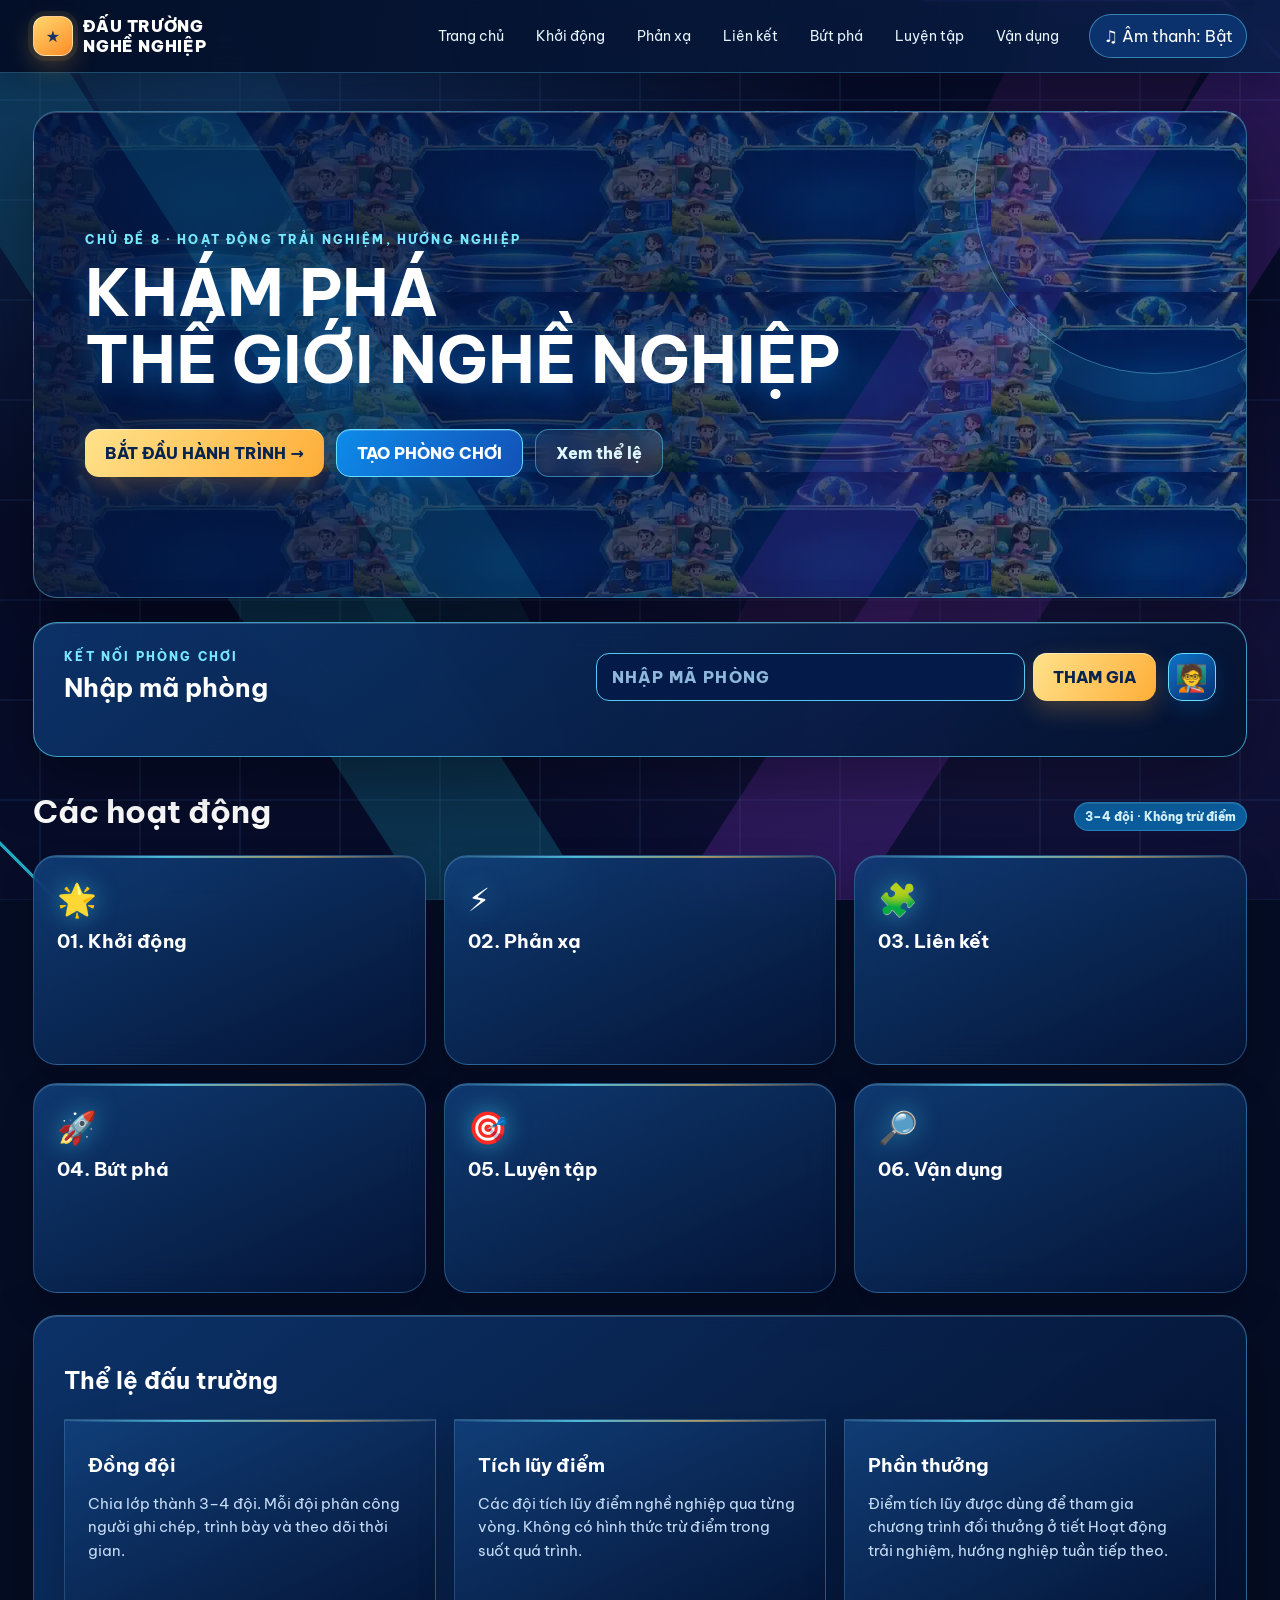
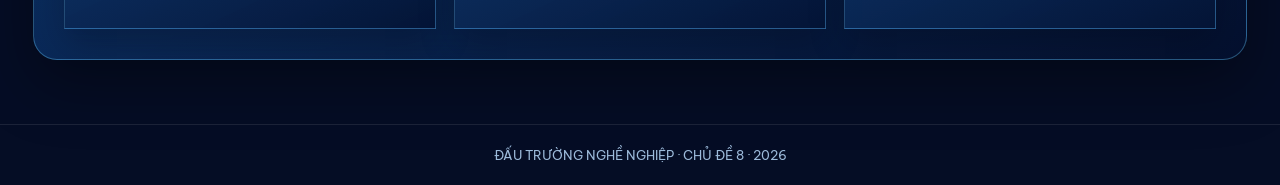
==== commit b01128d6: "Refresh responsive stylesheet references on core pages" ====
--- a/index.html
+++ b/index.html
@@ -1 +1 @@
-<!doctype html><html lang="vi"><head><meta charset="utf-8"><meta name="viewport" content="width=device-width,initial-scale=1"><meta name="theme-color" content="#061b48"><title>Trang chủ | Đấu trường nghề nghiệp</title><link rel="stylesheet" href="assets/css/shared.css?v=career-arena-depth-v20261115"><link rel="stylesheet" href="assets/css/home.css"></head><body><div class="site-bg"></div><header class="topbar"><a class="brand" href="index.html"><span class="brand-mark">★</span><span>ĐẤU TRƯỜNG<br>NGHỀ NGHIỆP</span></a><nav class="nav"><a href="index.html">Trang chủ</a><a href="pages/khoi-dong.html">Khởi động</a><a href="pages/phan-xa.html">Phản xạ</a><a href="pages/lien-ket.html">Liên kết</a><a href="pages/but-pha.html">Bứt phá</a><a href="pages/luyen-tap.html">Luyện tập</a><a href="pages/van-dung.html">Vận dụng</a></nav><button class="sound-toggle" data-sound>♫ Âm thanh: Bật</button></header><main class="wrap"><section class="panel hero reveal"><span class="eyebrow">CHỦ ĐỀ 8 · HOẠT ĐỘNG TRẢI NGHIỆM, HƯỚNG NGHIỆP</span><h1 class="title">KHÁM PHÁ<br>THẾ GIỚI NGHỀ NGHIỆP</h1><div class="actions"><a class="btn" href="pages/khoi-dong.html">BẮT ĐẦU HÀNH TRÌNH →</a><a class="btn secondary" href="room.html">TẠO PHÒNG CHƠI</a><a class="btn ghost" href="#luat">Xem thể lệ</a></div></section><section class="room-entry panel" aria-label="Tham gia phòng chơi"><div class="room-entry-main"><div class="room-entry-copy"><span class="eyebrow">KẾT NỐI PHÒNG CHƠI</span><h2>Nhập mã phòng</h2></div><form id="studentRoomForm" class="room-code-form"><label class="sr-only" for="studentRoomCode">Mã phòng học sinh</label><input id="studentRoomCode" name="roomCode" maxlength="8" autocomplete="off" autocapitalize="characters" placeholder="NHẬP MÃ PHÒNG" required><button class="btn" type="submit">THAM GIA</button></form><button id="teacherEntryToggle" class="teacher-entry-icon" type="button" aria-label="Mở đăng nhập giáo viên" aria-expanded="false" title="Dành cho giáo viên">🧑‍🏫</button></div><form id="teacherRoomForm" class="teacher-room-form hidden"><div><strong>Truy cập dành cho giáo viên</strong><p>Nhập mã giáo viên riêng do hệ thống cấp khi mở phòng trên laptop.</p></div><label class="sr-only" for="teacherRoomCode">Mã truy cập giáo viên</label><input id="teacherRoomCode" maxlength="8" autocomplete="off" autocapitalize="characters" placeholder="MÃ GIÁO VIÊN" required><button class="btn secondary" type="submit">VÀO BẢNG ĐIỀU KHIỂN</button></form><p id="roomEntryMessage" class="room-entry-message" aria-live="polite"></p></section><div class="section-head" id="luat"><h2>Các hoạt động</h2><span class="pill">3–4 đội · Không trừ điểm</span></div><section class="grid"><a class="panel card reveal" href="pages/khoi-dong.html"><div class="icon">🌟</div><h3>01. Khởi động</h3></a><a class="panel card reveal delay1" href="pages/phan-xa.html"><div class="icon">⚡</div><h3>02. Phản xạ</h3></a><a class="panel card reveal delay2" href="pages/lien-ket.html"><div class="icon">🧩</div><h3>03. Liên kết</h3></a><a class="panel card reveal" href="pages/but-pha.html"><div class="icon">🚀</div><h3>04. Bứt phá</h3></a><a class="panel card reveal delay1" href="pages/luyen-tap.html"><div class="icon">🎯</div><h3>05. Luyện tập</h3></a><a class="panel card reveal delay2" href="pages/van-dung.html"><div class="icon">🔎</div><h3>06. Vận dụng</h3></a></section><section class="panel content" style="margin-top:22px"><h2>Thể lệ đấu trường</h2><div class="grid"><div class="card"><h3>Đồng đội</h3><p>Chia lớp thành 3–4 đội. Mỗi đội phân công người ghi chép, trình bày và theo dõi thời gian.</p></div><div class="card"><h3>Tích lũy điểm</h3><p>Các đội tích lũy điểm nghề nghiệp qua từng vòng. Không có hình thức trừ điểm trong suốt quá trình.</p></div><div class="card"><h3>Phần thưởng</h3><p>Điểm tích lũy được dùng để tham gia chương trình đổi thưởng ở tiết Hoạt động trải nghiệm, hướng nghiệp tuần tiếp theo.</p></div></div></section></main><footer class="footer">ĐẤU TRƯỜNG NGHỀ NGHIỆP · CHỦ ĐỀ 8 · <span data-year></span></footer><script src="assets/js/shared.js"></script><script src="assets/js/home.js"></script></body></html>+<!doctype html><html lang="vi"><head><meta charset="utf-8"><meta name="viewport" content="width=device-width,initial-scale=1"><meta name="theme-color" content="#061b48"><title>Trang chủ | Đấu trường nghề nghiệp</title><link rel="stylesheet" href="assets/css/shared.css?v=career-arena-responsive-v20261115"><link rel="stylesheet" href="assets/css/home.css"></head><body><div class="site-bg"></div><header class="topbar"><a class="brand" href="index.html"><span class="brand-mark">★</span><span>ĐẤU TRƯỜNG<br>NGHỀ NGHIỆP</span></a><nav class="nav"><a href="index.html">Trang chủ</a><a href="pages/khoi-dong.html">Khởi động</a><a href="pages/phan-xa.html">Phản xạ</a><a href="pages/lien-ket.html">Liên kết</a><a href="pages/but-pha.html">Bứt phá</a><a href="pages/luyen-tap.html">Luyện tập</a><a href="pages/van-dung.html">Vận dụng</a></nav><button class="sound-toggle" data-sound>♫ Âm thanh: Bật</button></header><main class="wrap"><section class="panel hero reveal"><span class="eyebrow">CHỦ ĐỀ 8 · HOẠT ĐỘNG TRẢI NGHIỆM, HƯỚNG NGHIỆP</span><h1 class="title">KHÁM PHÁ<br>THẾ GIỚI NGHỀ NGHIỆP</h1><div class="actions"><a class="btn" href="pages/khoi-dong.html">BẮT ĐẦU HÀNH TRÌNH →</a><a class="btn secondary" href="room.html">TẠO PHÒNG CHƠI</a><a class="btn ghost" href="#luat">Xem thể lệ</a></div></section><section class="room-entry panel" aria-label="Tham gia phòng chơi"><div class="room-entry-main"><div class="room-entry-copy"><span class="eyebrow">KẾT NỐI PHÒNG CHƠI</span><h2>Nhập mã phòng</h2></div><form id="studentRoomForm" class="room-code-form"><label class="sr-only" for="studentRoomCode">Mã phòng học sinh</label><input id="studentRoomCode" name="roomCode" maxlength="8" autocomplete="off" autocapitalize="characters" placeholder="NHẬP MÃ PHÒNG" required><button class="btn" type="submit">THAM GIA</button></form><button id="teacherEntryToggle" class="teacher-entry-icon" type="button" aria-label="Mở đăng nhập giáo viên" aria-expanded="false" title="Dành cho giáo viên">🧑‍🏫</button></div><form id="teacherRoomForm" class="teacher-room-form hidden"><div><strong>Truy cập dành cho giáo viên</strong><p>Nhập mã giáo viên riêng do hệ thống cấp khi mở phòng trên laptop.</p></div><label class="sr-only" for="teacherRoomCode">Mã truy cập giáo viên</label><input id="teacherRoomCode" maxlength="8" autocomplete="off" autocapitalize="characters" placeholder="MÃ GIÁO VIÊN" required><button class="btn secondary" type="submit">VÀO BẢNG ĐIỀU KHIỂN</button></form><p id="roomEntryMessage" class="room-entry-message" aria-live="polite"></p></section><div class="section-head" id="luat"><h2>Các hoạt động</h2><span class="pill">3–4 đội · Không trừ điểm</span></div><section class="grid"><a class="panel card reveal" href="pages/khoi-dong.html"><div class="icon">🌟</div><h3>01. Khởi động</h3></a><a class="panel card reveal delay1" href="pages/phan-xa.html"><div class="icon">⚡</div><h3>02. Phản xạ</h3></a><a class="panel card reveal delay2" href="pages/lien-ket.html"><div class="icon">🧩</div><h3>03. Liên kết</h3></a><a class="panel card reveal" href="pages/but-pha.html"><div class="icon">🚀</div><h3>04. Bứt phá</h3></a><a class="panel card reveal delay1" href="pages/luyen-tap.html"><div class="icon">🎯</div><h3>05. Luyện tập</h3></a><a class="panel card reveal delay2" href="pages/van-dung.html"><div class="icon">🔎</div><h3>06. Vận dụng</h3></a></section><section class="panel content" style="margin-top:22px"><h2>Thể lệ đấu trường</h2><div class="grid"><div class="card"><h3>Đồng đội</h3><p>Chia lớp thành 3–4 đội. Mỗi đội phân công người ghi chép, trình bày và theo dõi thời gian.</p></div><div class="card"><h3>Tích lũy điểm</h3><p>Các đội tích lũy điểm nghề nghiệp qua từng vòng. Không có hình thức trừ điểm trong suốt quá trình.</p></div><div class="card"><h3>Phần thưởng</h3><p>Điểm tích lũy được dùng để tham gia chương trình đổi thưởng ở tiết Hoạt động trải nghiệm, hướng nghiệp tuần tiếp theo.</p></div></div></section></main><footer class="footer">ĐẤU TRƯỜNG NGHỀ NGHIỆP · CHỦ ĐỀ 8 · <span data-year></span></footer><script src="assets/js/shared.js"></script><script src="assets/js/home.js"></script></body></html>
--- a/assets/css/shared.css
+++ b/assets/css/shared.css
@@ -59,3 +59,98 @@
 .question,.team{background:linear-gradient(145deg,rgba(10,43,88,.96),rgba(4,19,49,.98));border-color:rgba(91,177,234,.4);box-shadow:0 12px 28px rgba(0,0,0,.18),inset 0 1px rgba(255,255,255,.08)}
 .pill{border:1px solid rgba(104,222,255,.28);box-shadow:inset 0 1px rgba(255,255,255,.1)}
 @media(prefers-reduced-motion:reduce){*,*::before,*::after{scroll-behavior:auto!important;animation-duration:.01ms!important;animation-iteration-count:1!important;transition-duration:.01ms!important}}
+
+/* Responsive layout system for phone, tablet, laptop and desktop */
+:root{--page-gutter:clamp(12px,3vw,48px);--content-max:1380px}
+html,body{width:100%;overflow-x:clip}
+img,video,canvas,svg{max-width:100%}
+.wrap{width:min(var(--content-max),calc(100% - var(--page-gutter)*2));padding-top:clamp(18px,3vw,44px);padding-bottom:clamp(38px,5vw,76px)}
+.topbar{min-width:0;gap:clamp(8px,1.5vw,18px);padding-inline:var(--page-gutter)}
+.brand{flex:0 0 auto;min-width:0}
+.nav{min-width:0;align-items:center;justify-content:flex-end;gap:clamp(3px,.55vw,8px)}
+.nav a,.nav button{white-space:nowrap;padding:9px clamp(8px,.9vw,13px)}
+.sound-toggle{flex:0 0 auto;white-space:nowrap}
+.hero{min-height:clamp(350px,38vw,520px);padding:clamp(22px,4vw,58px)}
+.hero .title{max-width:920px}
+.round-banner{padding:clamp(18px,2.8vw,34px);min-width:0}
+.round-banner h1{max-width:100%;font-size:clamp(1.8rem,3.2vw,3.3rem);line-height:1.15;overflow-wrap:anywhere}
+.panel,.content,.question,.card,.team{min-width:0}
+.content{padding:clamp(14px,2.3vw,32px)}
+.grid{grid-template-columns:repeat(12,minmax(0,1fr));gap:clamp(10px,1.4vw,20px)}
+.grid>.card,.wrap .content .grid>.card{grid-column:span 4;min-width:0}
+.card{padding:clamp(15px,1.8vw,24px)}
+.card h3,.card p,.lead,.question p{overflow-wrap:anywhere}
+.field{min-width:0}
+.field input,.field textarea,.field select{max-width:100%;min-width:0}
+.row>*{min-width:0}
+.row>.field{flex:1 1 220px}
+.actions{align-items:stretch}
+.actions>.btn,.actions>a.btn{display:inline-flex;align-items:center;justify-content:center}
+button,.btn,a.btn,select,input[type=checkbox],input[type=radio]{touch-action:manipulation}
+button,.btn{min-height:44px}
+textarea{max-width:100%}
+.footer{padding-inline:var(--page-gutter)}
+@media(min-width:1500px){
+ :root{--content-max:1480px;--page-gutter:clamp(40px,4vw,72px)}
+ .topbar{padding-block:17px}
+ .nav a,.nav button{font-size:.92rem;padding:10px 14px}
+ .grid>.card,.wrap .content .grid>.card{grid-column:span 3}
+ .content{padding:34px}
+}
+@media(min-width:1025px) and (max-width:1499px){
+ :root{--content-max:1320px;--page-gutter:clamp(22px,2.6vw,40px)}
+ .topbar{flex-wrap:wrap}
+ .nav{flex:1 1 520px}
+}
+@media(max-width:1024px){
+ .topbar{display:grid;grid-template-columns:minmax(0,1fr) auto;grid-template-areas:"brand sound" "nav nav";align-items:center}
+ .topbar>.brand{grid-area:brand}
+ .topbar>.nav{grid-area:nav;display:flex;flex-wrap:nowrap;justify-content:flex-start;width:100%;overflow-x:auto;overflow-y:hidden;padding:2px 0 7px;scrollbar-width:thin;overscroll-behavior-x:contain}
+ .topbar>.nav a{flex:0 0 auto}
+ .topbar>.sound-toggle{grid-area:sound}
+ .grid>.card,.wrap .content .grid>.card{grid-column:span 6}
+ .section-head{align-items:center;flex-wrap:wrap}
+}
+@media(max-width:680px){
+ :root{--page-gutter:12px}
+ .topbar{gap:8px;padding:9px var(--page-gutter)}
+ .brand{font-size:.8rem;line-height:1.15;gap:8px}
+ .brand-mark{width:35px;height:35px;border-radius:10px}
+ .sound-toggle{padding:8px 10px;font-size:.78rem}
+ .topbar>.nav{gap:5px;margin:0}
+ .nav a,.nav button{padding:8px 11px;font-size:.76rem}
+ .wrap{width:calc(100% - var(--page-gutter)*2);padding-top:16px;padding-bottom:38px}
+ .hero{min-height:340px;padding:22px 18px;border-radius:18px}
+ .hero:after{width:220px;height:220px;right:-100px;top:-70px}
+ .title{font-size:clamp(1.9rem,9vw,3rem)}
+ .round-banner{margin-bottom:14px;padding:18px 16px;border-radius:16px}
+ .round-banner h1{font-size:clamp(1.55rem,7.6vw,2.4rem)}
+ .section-head{gap:9px;margin:22px 0 10px}
+ .section-head h2{font-size:1.15rem}
+ .content{padding:14px;border-radius:17px}
+ .grid{grid-template-columns:minmax(0,1fr);gap:10px;margin-top:15px}
+ .grid>.card,.wrap .content .grid>.card{grid-column:1/-1;min-height:0;padding:15px}
+ .card:hover{transform:none}
+ .card p{font-size:.9rem}
+ .row{gap:9px}
+ .row>.field{flex-basis:100%}
+ .actions{display:grid;grid-template-columns:1fr;gap:9px;margin-top:16px}
+ .actions>.btn,.actions>a.btn{width:100%;min-height:48px}
+ .btn{padding:12px 15px;border-radius:12px}
+ .field{margin:10px 0}
+ .field input,.field textarea,.field select{padding:12px;font-size:16px}
+ .field textarea{min-height:110px}
+ .timer{font-size:clamp(2.5rem,13vw,3.8rem)}
+ .footer{font-size:.74rem;padding:18px 12px}
+}
+@media(max-width:380px){
+ :root{--page-gutter:9px}
+ .topbar{padding:8px 9px}
+ .brand{font-size:.72rem}
+ .brand-mark{width:31px;height:31px}
+ .sound-toggle{font-size:.7rem;padding:7px 8px}
+ .nav a,.nav button{font-size:.7rem;padding:7px 9px}
+ .content{padding:12px}
+ .round-banner h1{font-size:1.5rem}
+ .btn{font-size:.88rem}
+}
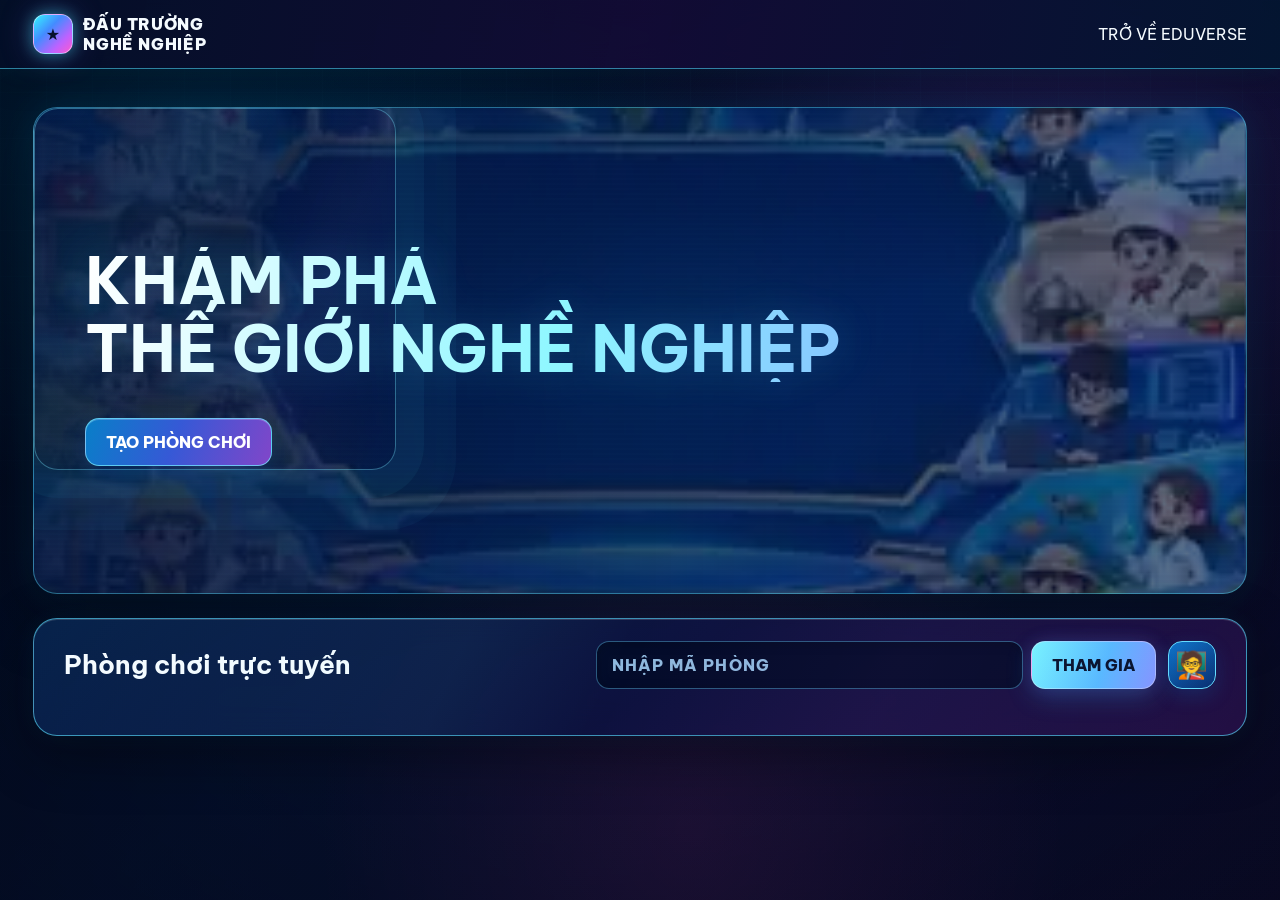
==== commit 9e63afc7: "Simplify Career Arena homepage for EDUVERSE" ====
--- a/index.html
+++ b/index.html
@@ -1 +1,51 @@
-<!doctype html><html lang="vi"><head><meta charset="utf-8"><meta name="viewport" content="width=device-width,initial-scale=1"><meta name="theme-color" content="#061b48"><title>Trang chủ | Đấu trường nghề nghiệp</title><link rel="stylesheet" href="assets/css/shared.css?v=career-arena-responsive-v20261115"><link rel="stylesheet" href="assets/css/home.css"></head><body><div class="site-bg"></div><header class="topbar"><a class="brand" href="index.html"><span class="brand-mark">★</span><span>ĐẤU TRƯỜNG<br>NGHỀ NGHIỆP</span></a><nav class="nav"><a href="index.html">Trang chủ</a><a href="pages/khoi-dong.html">Khởi động</a><a href="pages/phan-xa.html">Phản xạ</a><a href="pages/lien-ket.html">Liên kết</a><a href="pages/but-pha.html">Bứt phá</a><a href="pages/luyen-tap.html">Luyện tập</a><a href="pages/van-dung.html">Vận dụng</a></nav><button class="sound-toggle" data-sound>♫ Âm thanh: Bật</button></header><main class="wrap"><section class="panel hero reveal"><span class="eyebrow">CHỦ ĐỀ 8 · HOẠT ĐỘNG TRẢI NGHIỆM, HƯỚNG NGHIỆP</span><h1 class="title">KHÁM PHÁ<br>THẾ GIỚI NGHỀ NGHIỆP</h1><div class="actions"><a class="btn" href="pages/khoi-dong.html">BẮT ĐẦU HÀNH TRÌNH →</a><a class="btn secondary" href="room.html">TẠO PHÒNG CHƠI</a><a class="btn ghost" href="#luat">Xem thể lệ</a></div></section><section class="room-entry panel" aria-label="Tham gia phòng chơi"><div class="room-entry-main"><div class="room-entry-copy"><span class="eyebrow">KẾT NỐI PHÒNG CHƠI</span><h2>Nhập mã phòng</h2></div><form id="studentRoomForm" class="room-code-form"><label class="sr-only" for="studentRoomCode">Mã phòng học sinh</label><input id="studentRoomCode" name="roomCode" maxlength="8" autocomplete="off" autocapitalize="characters" placeholder="NHẬP MÃ PHÒNG" required><button class="btn" type="submit">THAM GIA</button></form><button id="teacherEntryToggle" class="teacher-entry-icon" type="button" aria-label="Mở đăng nhập giáo viên" aria-expanded="false" title="Dành cho giáo viên">🧑‍🏫</button></div><form id="teacherRoomForm" class="teacher-room-form hidden"><div><strong>Truy cập dành cho giáo viên</strong><p>Nhập mã giáo viên riêng do hệ thống cấp khi mở phòng trên laptop.</p></div><label class="sr-only" for="teacherRoomCode">Mã truy cập giáo viên</label><input id="teacherRoomCode" maxlength="8" autocomplete="off" autocapitalize="characters" placeholder="MÃ GIÁO VIÊN" required><button class="btn secondary" type="submit">VÀO BẢNG ĐIỀU KHIỂN</button></form><p id="roomEntryMessage" class="room-entry-message" aria-live="polite"></p></section><div class="section-head" id="luat"><h2>Các hoạt động</h2><span class="pill">3–4 đội · Không trừ điểm</span></div><section class="grid"><a class="panel card reveal" href="pages/khoi-dong.html"><div class="icon">🌟</div><h3>01. Khởi động</h3></a><a class="panel card reveal delay1" href="pages/phan-xa.html"><div class="icon">⚡</div><h3>02. Phản xạ</h3></a><a class="panel card reveal delay2" href="pages/lien-ket.html"><div class="icon">🧩</div><h3>03. Liên kết</h3></a><a class="panel card reveal" href="pages/but-pha.html"><div class="icon">🚀</div><h3>04. Bứt phá</h3></a><a class="panel card reveal delay1" href="pages/luyen-tap.html"><div class="icon">🎯</div><h3>05. Luyện tập</h3></a><a class="panel card reveal delay2" href="pages/van-dung.html"><div class="icon">🔎</div><h3>06. Vận dụng</h3></a></section><section class="panel content" style="margin-top:22px"><h2>Thể lệ đấu trường</h2><div class="grid"><div class="card"><h3>Đồng đội</h3><p>Chia lớp thành 3–4 đội. Mỗi đội phân công người ghi chép, trình bày và theo dõi thời gian.</p></div><div class="card"><h3>Tích lũy điểm</h3><p>Các đội tích lũy điểm nghề nghiệp qua từng vòng. Không có hình thức trừ điểm trong suốt quá trình.</p></div><div class="card"><h3>Phần thưởng</h3><p>Điểm tích lũy được dùng để tham gia chương trình đổi thưởng ở tiết Hoạt động trải nghiệm, hướng nghiệp tuần tiếp theo.</p></div></div></section></main><footer class="footer">ĐẤU TRƯỜNG NGHỀ NGHIỆP · CHỦ ĐỀ 8 · <span data-year></span></footer><script src="assets/js/shared.js"></script><script src="assets/js/home.js"></script></body></html>+<!doctype html>
+<html lang="vi">
+<head>
+<meta charset="utf-8">
+<meta name="viewport" content="width=device-width,initial-scale=1">
+<meta name="theme-color" content="#061b48">
+<title>Đấu trường nghề nghiệp | Career Arena</title>
+<link rel="stylesheet" href="assets/css/shared.css?v=career-arena-responsive-v20261115">
+<link rel="stylesheet" href="assets/css/home.css?v=eduverse-home-20261120">
+</head>
+<body>
+<div class="site-bg"></div>
+<header class="topbar">
+  <a class="brand" href="index.html" aria-label="Đấu trường nghề nghiệp">
+    <span class="brand-mark">★</span>
+    <span>ĐẤU TRƯỜNG<br>NGHỀ NGHIỆP</span>
+  </a>
+  <a class="back-to-eduverse" href="https://historyandgeegraphyeducation.github.io/Eduverse/#ev?tab=practice">TRỞ VỀ EDUVERSE</a>
+</header>
+<main class="wrap home-wrap">
+  <section class="panel hero reveal">
+    <h1 class="title">KHÁM PHÁ<br>THẾ GIỚI NGHỀ NGHIỆP</h1>
+    <div class="actions">
+      <a class="btn secondary" href="room.html">TẠO PHÒNG CHƠI</a>
+    </div>
+  </section>
+  <section class="room-entry panel" aria-label="Phòng chơi trực tuyến">
+    <div class="room-entry-main">
+      <div class="room-entry-copy">
+        <h2>Phòng chơi trực tuyến</h2>
+      </div>
+      <form id="studentRoomForm" class="room-code-form">
+        <label class="sr-only" for="studentRoomCode">Mã phòng</label>
+        <input id="studentRoomCode" name="roomCode" maxlength="8" autocomplete="off" autocapitalize="characters" placeholder="NHẬP MÃ PHÒNG" required>
+        <button class="btn" type="submit">THAM GIA</button>
+      </form>
+      <button id="teacherEntryToggle" class="teacher-entry-icon" type="button" aria-label="Truy cập dành cho giáo viên" aria-expanded="false" title="Giáo viên">🧑‍🏫</button>
+    </div>
+    <form id="teacherRoomForm" class="teacher-room-form hidden">
+      <strong>Truy cập dành cho giáo viên</strong>
+      <label class="sr-only" for="teacherRoomCode">Mã truy cập giáo viên</label>
+      <input id="teacherRoomCode" maxlength="8" autocomplete="off" autocapitalize="characters" placeholder="MÃ GIÁO VIÊN" required>
+      <button class="btn secondary" type="submit">VÀO BẢNG ĐIỀU KHIỂN</button>
+    </form>
+    <p id="roomEntryMessage" class="room-entry-message" aria-live="polite"></p>
+  </section>
+</main>
+<script src="assets/js/shared.js"></script>
+<script src="assets/js/home.js?v=eduverse-home-20261120"></script>
+</body>
+</html>
--- a/assets/css/shared.css
+++ b/assets/css/shared.css
@@ -154,3 +154,49 @@
  .round-banner h1{font-size:1.5rem}
  .btn{font-size:.88rem}
 }
+
+
+/* Smooth ambient motion for the activity space */
+.site-bg{transition:background .65s ease}
+.btn{transition:transform .22s ease,filter .22s ease,box-shadow .22s ease}
+.btn:not(:disabled):active{transform:translateY(1px) scale(.985)}
+.card,.panel,.round-banner{backface-visibility:hidden}
+@media(prefers-reduced-motion:reduce){.site-bg,.btn{transition:none!important}}
+
+/* CYBER ARENA VISUAL SYSTEM */
+:root{
+ --neon-cyan:#35f4ff;--neon-blue:#438cff;--neon-violet:#a66bff;
+ --neon-pink:#ff4fd8;--neon-lime:#b7ff65;--neon-orange:#ff9d42;
+ --holo-border:rgba(103,232,255,.42);
+ --holo-glass:rgba(5,18,54,.76);
+}
+body{background:#030817;color:#f5fbff}
+.site-bg{background:
+ radial-gradient(ellipse at 14% 14%,rgba(0,190,255,.28),transparent 34%),
+ radial-gradient(ellipse at 84% 18%,rgba(176,65,255,.24),transparent 33%),
+ radial-gradient(ellipse at 54% 92%,rgba(255,54,183,.16),transparent 38%),
+ linear-gradient(135deg,#020817 0%,#071638 46%,#100b2b 100%)}
+.site-bg:before{content:"";position:absolute;inset:0;pointer-events:none;opacity:.25;
+ background-image:linear-gradient(rgba(89,221,255,.13) 1px,transparent 1px),linear-gradient(90deg,rgba(89,221,255,.13) 1px,transparent 1px);
+ background-size:46px 46px;mask-image:linear-gradient(to bottom,black,transparent 92%);animation:holoGridDrift 26s linear infinite}
+.site-bg:after{background:radial-gradient(ellipse at 50% 40%,transparent 12%,rgba(2,7,22,.48) 100%),linear-gradient(115deg,rgba(2,9,28,.55),rgba(7,12,43,.25));opacity:.9}
+.topbar{background:linear-gradient(100deg,rgba(3,15,39,.92),rgba(20,11,54,.88),rgba(3,22,49,.92));border-bottom:1px solid rgba(78,226,255,.55);box-shadow:0 8px 34px rgba(0,0,0,.24),0 1px 22px rgba(39,205,255,.09)}
+.brand-mark{background:linear-gradient(135deg,#35f4ff 0%,#438cff 38%,#bd62ff 72%,#ff59ce 100%);color:#06112e;box-shadow:0 0 16px #35f4ff77,0 0 34px #a66bff44}
+.nav a:hover,.nav a.active,.nav button:hover{background:linear-gradient(110deg,rgba(16,194,255,.22),rgba(164,82,255,.25),rgba(255,73,205,.16));border-color:#67eaff;box-shadow:inset 0 0 14px rgba(83,221,255,.12),0 0 18px rgba(83,221,255,.13)}
+.sound-toggle{background:linear-gradient(110deg,rgba(17,104,171,.58),rgba(101,52,171,.48));border-color:rgba(85,230,255,.65);box-shadow:inset 0 0 14px rgba(71,220,255,.09),0 0 18px rgba(71,220,255,.1)}
+.title{background:linear-gradient(100deg,#fff 0%,#8ff7ff 28%,#82aaff 55%,#f19cff 82%,#fff 100%);background-size:220% auto;-webkit-background-clip:text;background-clip:text;color:transparent;text-shadow:none;filter:drop-shadow(0 0 18px rgba(71,207,255,.2));animation:holoTitleFlow 9s linear infinite}
+.eyebrow{color:#7af2ff;text-shadow:0 0 12px rgba(53,244,255,.35)}
+.panel,.card{border:1px solid rgba(102,225,255,.4);background:linear-gradient(145deg,rgba(8,39,83,.86),rgba(12,18,65,.84) 52%,rgba(44,17,78,.76));box-shadow:0 18px 55px rgba(0,0,0,.38),inset 0 1px rgba(255,255,255,.16),0 0 24px rgba(49,194,255,.075);backdrop-filter:blur(16px)}
+.panel:after,.card:after{content:"";position:absolute;inset:0;pointer-events:none;border-radius:inherit;background:linear-gradient(115deg,transparent 0%,rgba(98,239,255,.055) 35%,transparent 48%,rgba(208,112,255,.045) 70%,transparent 100%);opacity:.9}
+.hero{background:linear-gradient(115deg,rgba(2,18,52,.94),rgba(11,29,79,.78) 46%,rgba(43,15,75,.76)),url('../images/hero.webp') center/cover;border:1px solid rgba(87,227,255,.42);box-shadow:0 22px 65px rgba(0,0,0,.35),0 0 38px rgba(39,201,255,.12)}
+.hero:before{content:"";position:absolute;inset:0;pointer-events:none;background:repeating-linear-gradient(0deg,transparent 0 3px,rgba(115,232,255,.035) 4px,transparent 5px);opacity:.52}
+.btn{color:#07132d;background:linear-gradient(110deg,#76f5ff 0%,#57baff 32%,#9b82ff 67%,#ff83dc 100%);background-size:180% 180%;box-shadow:0 8px 26px rgba(44,183,255,.23),0 0 18px rgba(156,104,255,.13);border:1px solid rgba(255,255,255,.32);transition:transform .22s ease,filter .22s ease,box-shadow .22s ease,background-position .45s ease}
+.btn:hover{background-position:100% 0;filter:brightness(1.1);box-shadow:0 12px 30px rgba(44,183,255,.28),0 0 24px rgba(201,94,255,.2)}
+.btn.secondary{color:#fff;background:linear-gradient(110deg,#087fc8,#3659d6 48%,#8146c9);border:1px solid rgba(118,232,255,.75);box-shadow:0 8px 24px rgba(25,121,238,.2),inset 0 1px rgba(255,255,255,.22)}
+.btn.ghost{color:#d9f9ff;background:linear-gradient(110deg,rgba(12,76,123,.55),rgba(76,40,123,.48));border:1px solid rgba(91,224,255,.45);box-shadow:inset 0 0 16px rgba(76,217,255,.07)}
+.pill{background:linear-gradient(100deg,rgba(28,159,213,.2),rgba(133,74,205,.2));border-color:rgba(110,230,255,.42);box-shadow:inset 0 0 12px rgba(89,219,255,.06)}
+input,textarea,select{background:rgba(3,12,38,.82)!important;border-color:rgba(104,208,255,.4)!important;color:#f4fbff!important;box-shadow:inset 0 2px 12px rgba(0,0,0,.18)}
+input:focus,textarea:focus,select:focus{outline:0;border-color:#56edff!important;box-shadow:0 0 0 3px rgba(64,219,255,.14),0 0 18px rgba(64,219,255,.16)!important}
+@keyframes holoGridDrift{to{background-position:46px 46px}}
+@keyframes holoTitleFlow{to{background-position:220% center}}
+@media(prefers-reduced-motion:reduce){.site-bg:before,.title{animation:none!important}}
